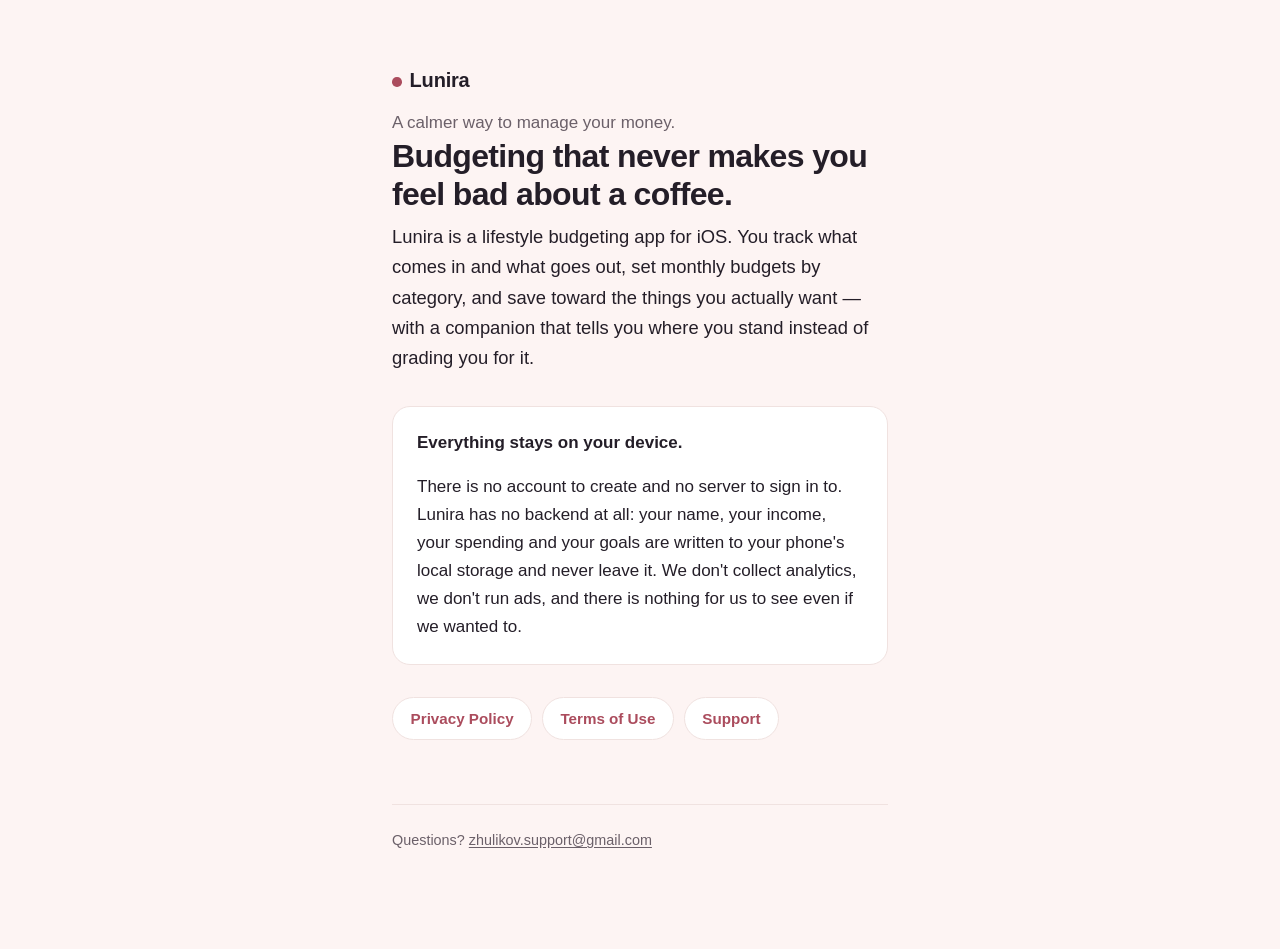
==== index.html @ b7e42f74 "Static site: landing, privacy policy, terms Served by GitHub Pages so the app has a reachable privac" ====
<!doctype html>
<html lang="en">
<head>
<meta charset="utf-8">
<meta name="viewport" content="width=device-width, initial-scale=1">
<title>Lunira — a calmer way to manage your money</title>
<meta name="description" content="Lunira is a lifestyle budgeting app for iOS. Everything stays on your device.">
<link rel="stylesheet" href="./style.css">
</head>
<body>
<main class="wrap">

  <a class="brand" href="./">Lunira</a>
  <p class="tagline">A calmer way to manage your money.</p>

  <h1>Budgeting that never makes you feel bad about a coffee.</h1>

  <p class="lede">
    Lunira is a lifestyle budgeting app for iOS. You track what comes in and
    what goes out, set monthly budgets by category, and save toward the things
    you actually want — with a companion that tells you where you stand
    instead of grading you for it.
  </p>

  <div class="card">
    <p><strong>Everything stays on your device.</strong></p>
    <p>
      There is no account to create and no server to sign in to. Lunira has no
      backend at all: your name, your income, your spending and your goals are
      written to your phone's local storage and never leave it. We don't
      collect analytics, we don't run ads, and there is nothing for us to see
      even if we wanted to.
    </p>
  </div>

  <nav class="nav">
    <a href="./privacy/">Privacy Policy</a>
    <a href="./terms/">Terms of Use</a>
    <a href="mailto:zhulikov.support@gmail.com">Support</a>
  </nav>

  <footer>
    <p>
      Questions? <a href="mailto:zhulikov.support@gmail.com">zhulikov.support@gmail.com</a>
    </p>
  </footer>

</main>
</body>
</html>
---- style.css ----
/* Lunira — static site for the legal pages.
   Palette lifted from the app's default theme (src/theme/palettes.ts). */

:root {
  --bg: #fdf4f3;
  --surface: #ffffff;
  --text: #241e28;
  --muted: #6b6069;
  --accent: #ab4c5d;
  --accent-soft: #fbedeb;
  --line: #f0e2e0;
  --radius: 18px;
  --measure: 34rem;
}

@media (prefers-color-scheme: dark) {
  :root {
    --bg: #17131a;
    --surface: #201b24;
    --text: #f4eef2;
    --muted: #a99ea6;
    --accent: #e79aa6;
    --accent-soft: #2c2430;
    --line: #322a37;
  }
}

* { box-sizing: border-box; }

html { -webkit-text-size-adjust: 100%; }

body {
  margin: 0;
  background: var(--bg);
  color: var(--text);
  font-family: -apple-system, BlinkMacSystemFont, "Segoe UI", Roboto,
    "Helvetica Neue", Arial, sans-serif;
  font-size: 17px;
  line-height: 1.65;
  -webkit-font-smoothing: antialiased;
}

.wrap {
  max-width: var(--measure);
  margin: 0 auto;
  padding: 4rem 1.5rem 5rem;
}

/* ── header ─────────────────────────────────────────────── */

.brand {
  display: inline-flex;
  align-items: baseline;
  gap: 0.5rem;
  text-decoration: none;
  color: var(--text);
  font-weight: 650;
  font-size: 1.25rem;
  letter-spacing: -0.01em;
}

.brand::before {
  content: "";
  width: 0.6rem;
  height: 0.6rem;
  border-radius: 50%;
  background: var(--accent);
  display: inline-block;
}

.tagline {
  color: var(--muted);
  margin: 0.75rem 0 0;
}

/* ── typography ─────────────────────────────────────────── */

h1 {
  font-size: 2rem;
  line-height: 1.2;
  letter-spacing: -0.02em;
  margin: 0 0 0.5rem;
  font-weight: 680;
}

h2 {
  font-size: 1.1rem;
  letter-spacing: -0.01em;
  margin: 2.5rem 0 0.6rem;
  font-weight: 650;
}

p, li { margin: 0 0 1rem; }

ul { padding-left: 1.15rem; }

li::marker { color: var(--accent); }

a { color: var(--accent); text-underline-offset: 2px; }

strong { font-weight: 640; }

.updated {
  color: var(--muted);
  font-size: 0.9rem;
  margin: 0 0 2.5rem;
}

/* ── blocks ─────────────────────────────────────────────── */

.card {
  background: var(--surface);
  border: 1px solid var(--line);
  border-radius: var(--radius);
  padding: 1.4rem 1.5rem;
  margin: 2rem 0;
}

.card p:last-child, .card ul:last-child { margin-bottom: 0; }

.lede {
  font-size: 1.15rem;
  color: var(--text);
}

.nav {
  display: flex;
  flex-wrap: wrap;
  gap: 0.6rem;
  margin: 2rem 0 0;
}

.nav a {
  display: inline-block;
  background: var(--surface);
  border: 1px solid var(--line);
  border-radius: 999px;
  padding: 0.5rem 1.1rem;
  text-decoration: none;
  font-size: 0.95rem;
  font-weight: 550;
}

.nav a:hover { border-color: var(--accent); }

.back {
  display: inline-block;
  margin-bottom: 2.5rem;
  font-size: 0.95rem;
  text-decoration: none;
  color: var(--muted);
}

.back:hover { color: var(--accent); }

footer {
  margin-top: 4rem;
  padding-top: 1.5rem;
  border-top: 1px solid var(--line);
  color: var(--muted);
  font-size: 0.9rem;
}

footer a { color: var(--muted); }
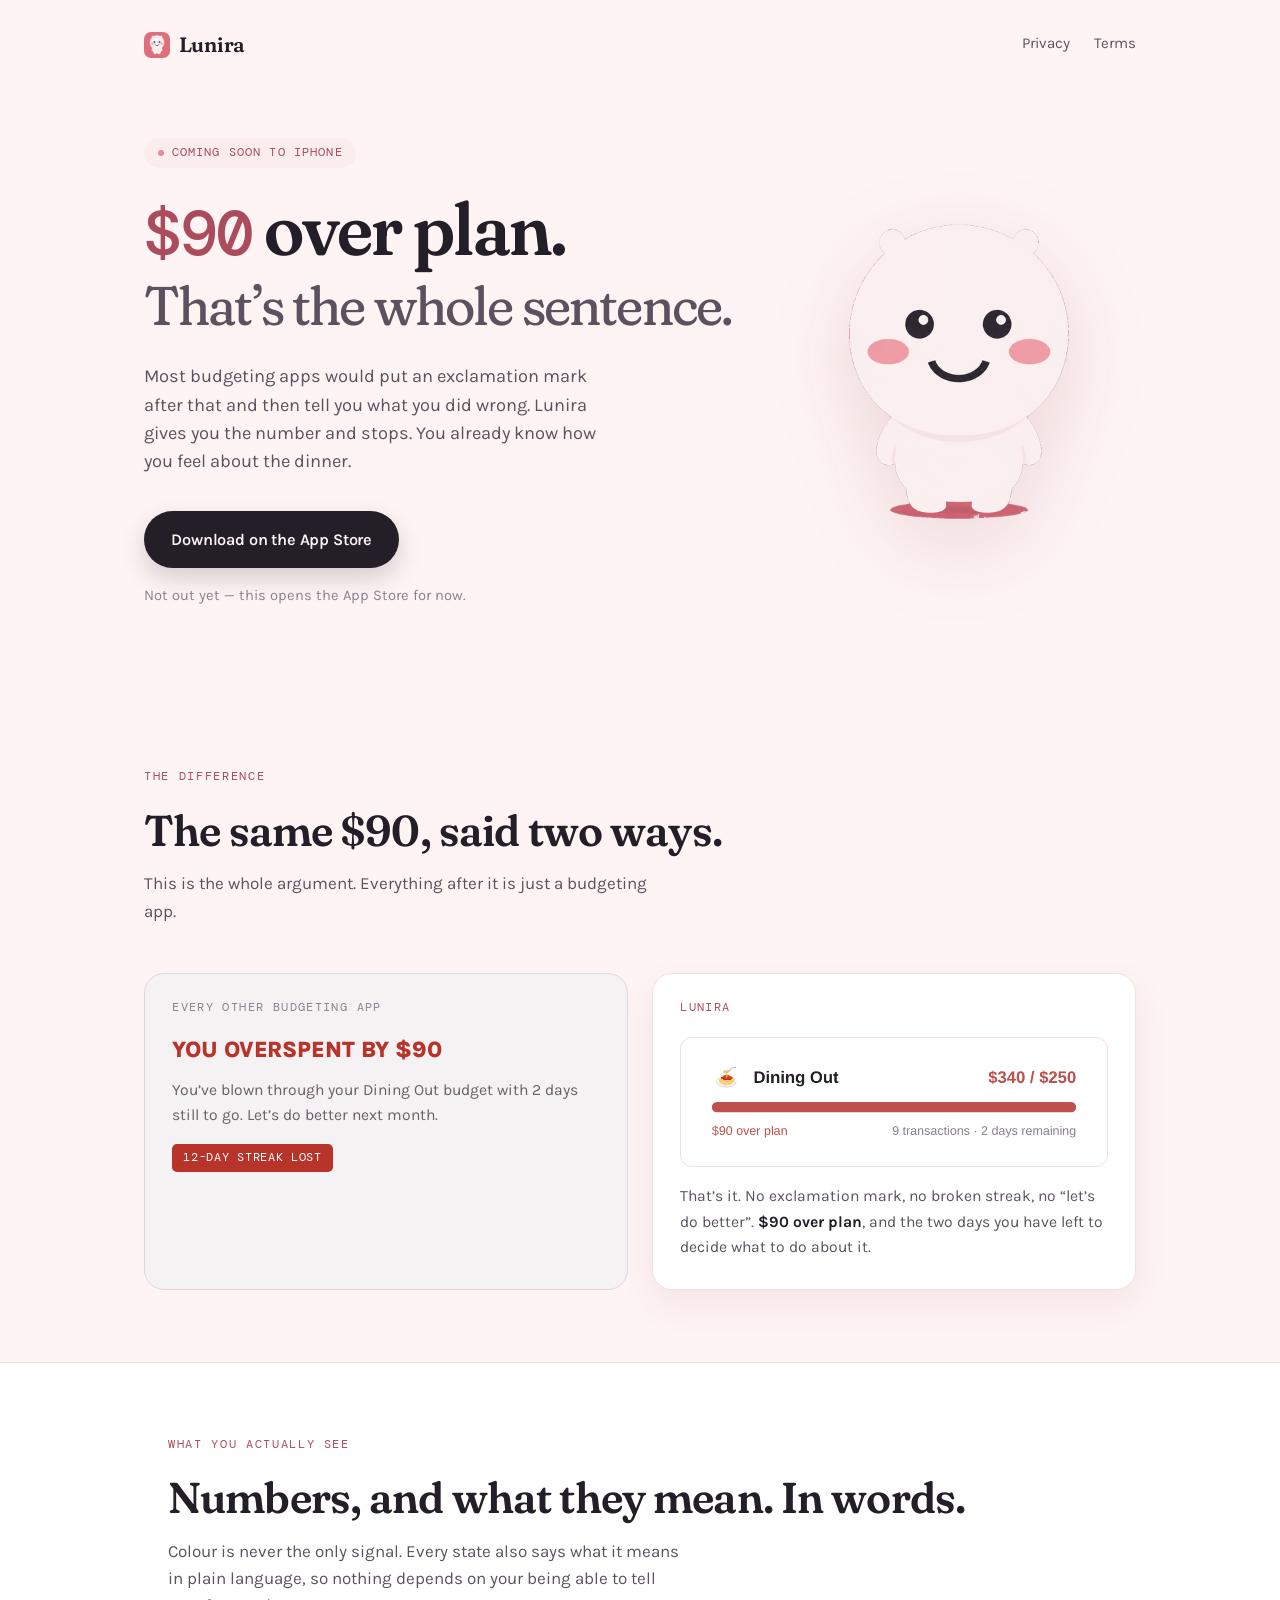
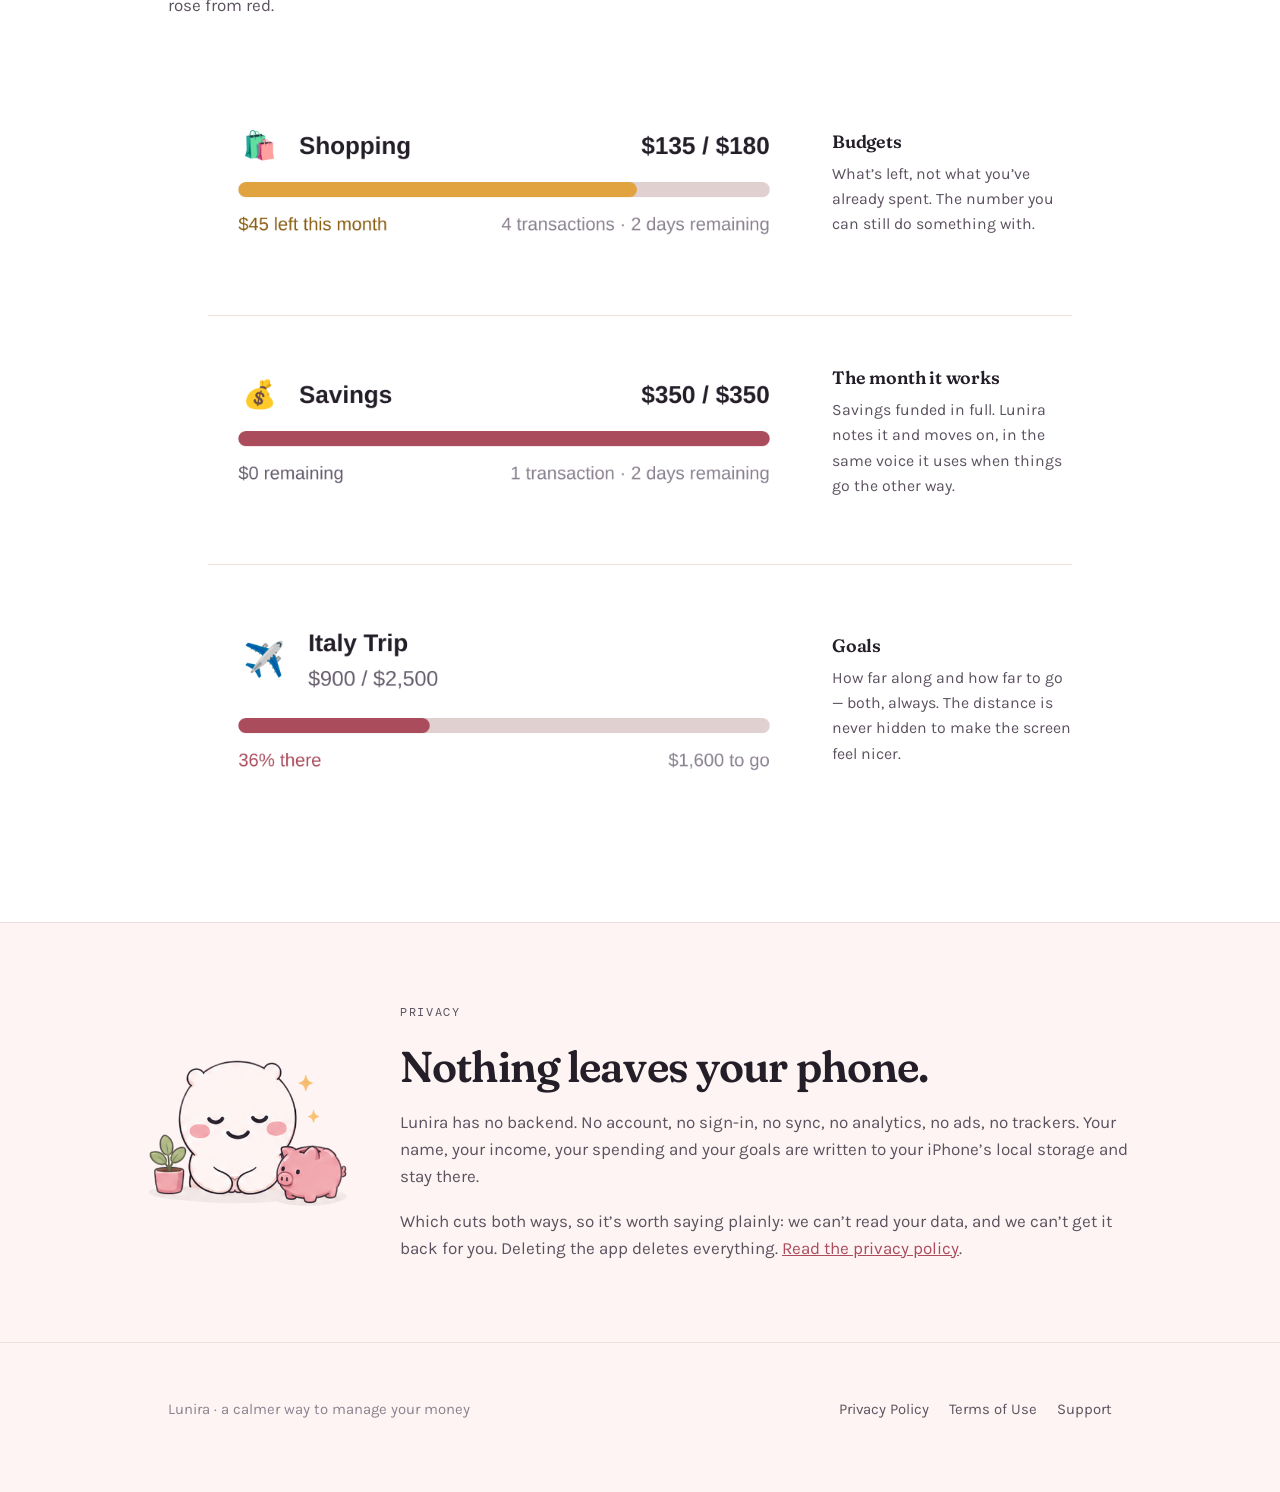
==== commit 77fc477d: "Redesign the site around the product's actual argument The first pass was a legal-page holder with a" ====
--- a/index.html
+++ b/index.html
@@ -4,47 +4,198 @@
 <meta charset="utf-8">
 <meta name="viewport" content="width=device-width, initial-scale=1">
 <title>Lunira — a calmer way to manage your money</title>
-<meta name="description" content="Lunira is a lifestyle budgeting app for iOS. Everything stays on your device.">
+<meta name="description" content="A budgeting app for iPhone that tells you where you stand and then stops talking. Everything stays on your device.">
+<meta name="theme-color" content="#fdf4f3">
+<link rel="icon" href="./favicon.png" type="image/png">
+<link rel="apple-touch-icon" href="./img/icon.png">
+
+<meta property="og:title" content="Lunira — a calmer way to manage your money">
+<meta property="og:description" content="$90 over plan. That's the whole sentence.">
+<meta property="og:type" content="website">
+<meta property="og:image" content="https://jlik2002.github.io/lunira-site/img/icon.png">
+
+<link rel="preconnect" href="https://fonts.googleapis.com">
+<link rel="preconnect" href="https://fonts.gstatic.com" crossorigin>
+<link rel="stylesheet" href="https://fonts.googleapis.com/css2?family=DM+Mono:wght@400;500&family=Fraunces:opsz,wght,SOFT,WONK@9..144,400..700,0..100,0..1&family=Karla:wght@400;600;800&display=swap">
 <link rel="stylesheet" href="./style.css">
 </head>
 <body>
-<main class="wrap">
-
-  <a class="brand" href="./">Lunira</a>
-  <p class="tagline">A calmer way to manage your money.</p>
-
-  <h1>Budgeting that never makes you feel bad about a coffee.</h1>
-
-  <p class="lede">
-    Lunira is a lifestyle budgeting app for iOS. You track what comes in and
-    what goes out, set monthly budgets by category, and save toward the things
-    you actually want — with a companion that tells you where you stand
-    instead of grading you for it.
-  </p>
-
-  <div class="card">
-    <p><strong>Everything stays on your device.</strong></p>
-    <p>
-      There is no account to create and no server to sign in to. Lunira has no
-      backend at all: your name, your income, your spending and your goals are
-      written to your phone's local storage and never leave it. We don't
-      collect analytics, we don't run ads, and there is nothing for us to see
-      even if we wanted to.
+
+<header class="shell masthead">
+  <a class="wordmark" href="./">
+    <img src="./img/icon.png" alt="" width="26" height="26">
+    Lunira
+  </a>
+  <nav>
+    <a href="./privacy/">Privacy</a>
+    <a href="./terms/">Terms</a>
+  </nav>
+</header>
+
+<main>
+
+  <!-- ── hero ──────────────────────────────────────────────── -->
+  <section class="shell hero">
+    <div>
+      <p class="badge">Coming soon to iPhone</p>
+
+      <h1 class="statement">
+        <span class="amount">$90</span> over plan.
+        <span class="quiet">That&rsquo;s the whole sentence.</span>
+      </h1>
+
+      <p class="lede">
+        Most budgeting apps would put an exclamation mark after that and then
+        tell you what you did wrong. Lunira gives you the number and stops.
+        You already know how you feel about the dinner.
+      </p>
+
+      <div class="cta-row">
+        <!-- Placeholder link. Swap for the real App Store product URL at launch,
+             and replace this button with Apple's official badge — Apple's
+             marketing guidelines require it once the app is listed. -->
+        <a class="cta" href="https://www.apple.com/app-store/">
+          Download on the App&nbsp;Store
+        </a>
+        <p class="cta-aside">Not out yet &mdash; this opens the App&nbsp;Store for now.</p>
+      </div>
+    </div>
+
+    <div class="hero-figure">
+      <img src="./img/mascot-hero.png" alt="Lunira, a small round companion with pink cheeks" width="480" height="480">
+    </div>
+  </section>
+
+  <!-- ── the signature: one fact, two voices ───────────────── -->
+  <section class="shell voices">
+    <p class="eyebrow">The difference</p>
+    <h2 class="section-head">The same $90, said two ways.</h2>
+    <p class="section-note">
+      This is the whole argument. Everything after it is just a budgeting app.
+    </p>
+
+    <div class="voices-grid">
+
+      <div class="voice voice--loud reveal">
+        <p class="voice-label">Every other budgeting app</p>
+        <p class="voice-shout">You overspent by $90</p>
+        <p class="voice-scold">
+          You&rsquo;ve blown through your Dining Out budget with 2 days still to
+          go. Let&rsquo;s do better next month.
+        </p>
+        <span class="voice-streak">12-day streak lost</span>
+      </div>
+
+      <div class="voice voice--calm reveal delay">
+        <p class="voice-label">Lunira</p>
+        <div class="voice-card">
+          <img src="./img/card-over.png" alt="Dining Out. $340 of $250. $90 over plan. 9 transactions, 2 days remaining." width="1560" height="448">
+        </div>
+        <p class="voice-after">
+          That&rsquo;s it. No exclamation mark, no broken streak, no
+          &ldquo;let&rsquo;s do better&rdquo;. <strong>$90 over plan</strong>,
+          and the two days you have left to decide what to do about it.
+        </p>
+      </div>
+
+    </div>
+  </section>
+
+  <!-- ── proof ─────────────────────────────────────────────── -->
+  <section class="proof">
+    <div class="shell">
+      <p class="eyebrow">What you actually see</p>
+      <h2 class="section-head">Numbers, and what they mean. In words.</h2>
+      <p class="section-note">
+        Colour is never the only signal. Every state also says what it means in
+        plain language, so nothing depends on your being able to tell rose from
+        red.
+      </p>
+
+      <figure class="strip">
+        <img src="./img/card-left.png" alt="Shopping. $135 of $180. $45 left this month. 4 transactions, 2 days remaining." width="1560" height="448">
+        <figcaption>
+          <b>Budgets</b>
+          What&rsquo;s left, not what you&rsquo;ve already spent. The number you
+          can still do something with.
+        </figcaption>
+      </figure>
+
+      <figure class="strip">
+        <img src="./img/card-savings.png" alt="Savings. $350 of $350. $0 remaining. 1 transaction, 2 days remaining." width="1560" height="448">
+        <figcaption>
+          <b>The month it works</b>
+          Savings funded in full. Lunira notes it and moves on, in the same
+          voice it uses when things go the other way.
+        </figcaption>
+      </figure>
+
+      <figure class="strip">
+        <img src="./img/card-goal.png" alt="Italy Trip. $900 of $2,500. 36% there. $1,600 to go." width="1560" height="548">
+        <figcaption>
+          <b>Goals</b>
+          How far along and how far to go &mdash; both, always. The distance is
+          never hidden to make the screen feel nicer.
+        </figcaption>
+      </figure>
+    </div>
+  </section>
+
+  <!-- ── on-device ─────────────────────────────────────────── -->
+  <section class="shell trust">
+    <div class="trust-grid">
+      <img src="./img/mascot-calm.png" alt="" width="333" height="333">
+      <div>
+        <p class="eyebrow">Privacy</p>
+        <h2 class="section-head">Nothing leaves your phone.</h2>
+        <p>
+          Lunira has no backend. No account, no sign-in, no sync, no analytics,
+          no ads, no trackers. Your name, your income, your spending and your
+          goals are written to your iPhone&rsquo;s local storage and stay there.
+        </p>
+        <p>
+          Which cuts both ways, so it&rsquo;s worth saying plainly: we can&rsquo;t
+          read your data, and we can&rsquo;t get it back for you. Deleting the app
+          deletes everything.
+          <a href="./privacy/">Read the privacy policy</a>.
+        </p>
+      </div>
+    </div>
+  </section>
+
+</main>
+
+<footer class="foot">
+  <div class="shell foot-row">
+    <p>Lunira &middot; a calmer way to manage your money</p>
+    <p class="foot-links">
+      <a href="./privacy/">Privacy Policy</a>
+      <a href="./terms/">Terms of Use</a>
+      <a href="mailto:zhulikov.support@gmail.com">Support</a>
     </p>
   </div>
-
-  <nav class="nav">
-    <a href="./privacy/">Privacy Policy</a>
-    <a href="./terms/">Terms of Use</a>
-    <a href="mailto:zhulikov.support@gmail.com">Support</a>
-  </nav>
-
-  <footer>
-    <p>
-      Questions? <a href="mailto:zhulikov.support@gmail.com">zhulikov.support@gmail.com</a>
-    </p>
-  </footer>
-
-</main>
+</footer>
+
+<script>
+  // One orchestrated moment: the shout lands, then the calm answer arrives.
+  (function () {
+    var targets = document.querySelectorAll('.reveal');
+    if (!('IntersectionObserver' in window) ||
+        window.matchMedia('(prefers-reduced-motion: reduce)').matches) {
+      targets.forEach(function (el) { el.classList.add('is-in'); });
+      return;
+    }
+    var io = new IntersectionObserver(function (entries) {
+      entries.forEach(function (entry) {
+        if (entry.isIntersecting) {
+          entry.target.classList.add('is-in');
+          io.unobserve(entry.target);
+        }
+      });
+    }, { threshold: 0.25 });
+    targets.forEach(function (el) { io.observe(el); });
+  })();
+</script>
+
 </body>
 </html>
--- a/style.css
+++ b/style.css
@@ -1,164 +1,555 @@
-/* Lunira — static site for the legal pages.
-   Palette lifted from the app's default theme (src/theme/palettes.ts). */
+/* ═══════════════════════════════════════════════════════════════
+   Lunira — site styles
+
+   Palette and voice come from the app itself (src/theme/palettes.ts):
+   blush ground, deep-rose accent, plum-black ink.
+
+   The type system encodes what a thing IS, and is used consistently:
+     Fraunces  — the app speaking. Statements, headings.
+     Karla     — prose. Explanation, captions, UI.
+     DM Mono   — money. Every figure, everywhere.
+
+   Committed to a light palette on purpose: the app itself is light-only
+   (app.json userInterfaceStyle), and a dark blush reads as mud.
+   ═══════════════════════════════════════════════════════════════ */
 
 :root {
-  --bg: #fdf4f3;
-  --surface: #ffffff;
-  --text: #241e28;
-  --muted: #6b6069;
-  --accent: #ab4c5d;
-  --accent-soft: #fbedeb;
-  --line: #f0e2e0;
-  --radius: 18px;
-  --measure: 34rem;
-}
-
-@media (prefers-color-scheme: dark) {
-  :root {
-    --bg: #17131a;
-    --surface: #201b24;
-    --text: #f4eef2;
-    --muted: #a99ea6;
-    --accent: #e79aa6;
-    --accent-soft: #2c2430;
-    --line: #322a37;
+  color-scheme: light;
+
+  /* ink */
+  --ink: #241e28;
+  --ink-70: #5c525f;
+  --ink-45: #8b8290;
+
+  /* brand */
+  --rose: #ab4c5d;
+  --petal: #e9899a;
+  --blush: #fdf4f3;
+  --shell: #fbedeb;
+  --paper: #ffffff;
+  --line: #f0e0dd;
+
+  /* the "every other app" voice — cold and loud, on purpose */
+  --alarm: #b8332a;
+  --alarm-bg: #f4f2f3;
+  --alarm-line: #ddd8dc;
+
+  --display: "Fraunces", ui-serif, Georgia, "Times New Roman", serif;
+  --body: "Karla", -apple-system, BlinkMacSystemFont, "Segoe UI", sans-serif;
+  --mono: "DM Mono", ui-monospace, SFMono-Regular, Menlo, monospace;
+
+  --measure: 40rem;
+  --gutter: 1.5rem;
+}
+
+*, *::before, *::after { box-sizing: border-box; }
+
+html {
+  -webkit-text-size-adjust: 100%;
+  scroll-behavior: smooth;
+}
+
+@media (prefers-reduced-motion: reduce) {
+  html { scroll-behavior: auto; }
+  *, *::before, *::after {
+    animation-duration: 0.01ms !important;
+    animation-iteration-count: 1 !important;
+    transition-duration: 0.01ms !important;
   }
 }
-
-* { box-sizing: border-box; }
-
-html { -webkit-text-size-adjust: 100%; }
 
 body {
   margin: 0;
-  background: var(--bg);
-  color: var(--text);
-  font-family: -apple-system, BlinkMacSystemFont, "Segoe UI", Roboto,
-    "Helvetica Neue", Arial, sans-serif;
+  background: var(--blush);
+  color: var(--ink);
+  font-family: var(--body);
   font-size: 17px;
-  line-height: 1.65;
+  line-height: 1.6;
   -webkit-font-smoothing: antialiased;
-}
-
-.wrap {
-  max-width: var(--measure);
+  text-rendering: optimizeLegibility;
+}
+
+img { max-width: 100%; height: auto; display: block; }
+
+a { color: var(--rose); }
+
+:focus-visible {
+  outline: 2px solid var(--rose);
+  outline-offset: 3px;
+  border-radius: 4px;
+}
+
+/* ── shell ──────────────────────────────────────────────────── */
+
+.shell {
+  max-width: 62rem;
   margin: 0 auto;
-  padding: 4rem 1.5rem 5rem;
-}
-
-/* ── header ─────────────────────────────────────────────── */
-
-.brand {
+  padding: 0 var(--gutter);
+}
+
+.shell--narrow { max-width: var(--measure); }
+
+/* ── masthead ───────────────────────────────────────────────── */
+
+.masthead {
+  display: flex;
+  align-items: center;
+  justify-content: space-between;
+  gap: 1rem;
+  padding: 1.75rem 0;
+}
+
+.wordmark {
+  display: inline-flex;
+  align-items: center;
+  gap: 0.55rem;
+  text-decoration: none;
+  color: var(--ink);
+  font-family: var(--display);
+  font-variation-settings: "SOFT" 60, "WONK" 1;
+  font-weight: 600;
+  font-size: 1.3rem;
+  letter-spacing: -0.015em;
+}
+
+.wordmark img {
+  width: 26px;
+  height: 26px;
+  border-radius: 7px;
+}
+
+.masthead nav {
+  display: flex;
+  gap: 1.5rem;
+  font-size: 0.94rem;
+}
+
+.masthead nav a {
+  color: var(--ink-70);
+  text-decoration: none;
+  border-bottom: 1px solid transparent;
+  padding-bottom: 2px;
+  transition: color 0.2s, border-color 0.2s;
+}
+
+.masthead nav a:hover {
+  color: var(--rose);
+  border-bottom-color: var(--petal);
+}
+
+/* ── shared type ────────────────────────────────────────────── */
+
+.eyebrow {
+  font-family: var(--mono);
+  font-size: 0.74rem;
+  letter-spacing: 0.14em;
+  text-transform: uppercase;
+  color: var(--rose);
+  margin: 0 0 1.25rem;
+}
+
+.statement {
+  font-family: var(--display);
+  font-variation-settings: "SOFT" 60, "WONK" 1;
+  font-weight: 600;
+  letter-spacing: -0.025em;
+  line-height: 1.06;
+  margin: 0;
+  font-size: clamp(2.6rem, 7.5vw, 4.6rem);
+}
+
+.statement .amount {
+  font-family: var(--mono);
+  font-weight: 500;
+  font-size: 0.86em;
+  letter-spacing: -0.03em;
+  color: var(--rose);
+}
+
+.statement .quiet {
+  display: block;
+  font-weight: 400;
+  font-variation-settings: "SOFT" 90, "WONK" 0;
+  color: var(--ink-70);
+  font-size: 0.74em;
+  margin-top: 0.15em;
+}
+
+.lede {
+  font-size: 1.14rem;
+  line-height: 1.55;
+  color: var(--ink-70);
+  max-width: 30rem;
+  margin: 1.75rem 0 0;
+}
+
+.section-head {
+  font-family: var(--display);
+  font-variation-settings: "SOFT" 60, "WONK" 1;
+  font-weight: 600;
+  font-size: clamp(1.9rem, 4vw, 2.7rem);
+  line-height: 1.15;
+  letter-spacing: -0.02em;
+  margin: 0 0 0.9rem;
+}
+
+.section-note {
+  color: var(--ink-70);
+  max-width: 32rem;
+  margin: 0 0 3rem;
+}
+
+/* ── hero ───────────────────────────────────────────────────── */
+
+.hero {
+  display: grid;
+  grid-template-columns: 1.25fr 0.75fr;
+  gap: 3rem;
+  align-items: center;
+  padding: 3rem 0 5.5rem;
+}
+
+.hero-figure { position: relative; }
+
+.hero-figure img {
+  width: min(100%, 320px);
+  margin: 0 auto;
+  filter: drop-shadow(0 24px 40px rgba(171, 76, 93, 0.16));
+}
+
+/* a soft halo, so the mascot sits on something */
+.hero-figure::before {
+  content: "";
+  position: absolute;
+  inset: 12% 8% 6%;
+  background: radial-gradient(circle at 50% 45%, var(--shell), transparent 68%);
+  z-index: -1;
+}
+
+.badge {
+  display: inline-flex;
+  align-items: center;
+  gap: 0.5rem;
+  background: var(--shell);
+  color: var(--rose);
+  border-radius: 999px;
+  padding: 0.35rem 0.85rem;
+  font-family: var(--mono);
+  font-size: 0.72rem;
+  letter-spacing: 0.1em;
+  text-transform: uppercase;
+  margin: 0 0 1.4rem;
+}
+
+.badge::before {
+  content: "";
+  width: 6px;
+  height: 6px;
+  border-radius: 50%;
+  background: var(--petal);
+}
+
+/* ── call to action ─────────────────────────────────────────── */
+
+.cta-row {
+  display: flex;
+  flex-wrap: wrap;
+  align-items: center;
+  gap: 1rem 1.25rem;
+  margin-top: 2.25rem;
+}
+
+.cta {
   display: inline-flex;
   align-items: baseline;
-  gap: 0.5rem;
+  gap: 0.55rem;
+  background: var(--ink);
+  color: var(--blush);
   text-decoration: none;
-  color: var(--text);
-  font-weight: 650;
-  font-size: 1.25rem;
+  border-radius: 999px;
+  padding: 0.95rem 1.7rem;
+  font-weight: 600;
+  font-size: 1.02rem;
   letter-spacing: -0.01em;
-}
-
-.brand::before {
-  content: "";
-  width: 0.6rem;
-  height: 0.6rem;
-  border-radius: 50%;
-  background: var(--accent);
+  box-shadow: 0 10px 24px rgba(36, 30, 40, 0.18);
+  transition: transform 0.18s ease, box-shadow 0.18s ease, background 0.18s;
+}
+
+.cta:hover {
+  background: var(--rose);
+  transform: translateY(-2px);
+  box-shadow: 0 14px 30px rgba(171, 76, 93, 0.28);
+}
+
+.cta:active { transform: translateY(0); }
+
+.cta-aside {
+  font-size: 0.92rem;
+  color: var(--ink-45);
+  margin: 0;
+}
+
+/* ── the signature: one fact, two voices ────────────────────── */
+
+.voices { padding: 4.5rem 0; }
+
+.voices-grid {
+  display: grid;
+  grid-template-columns: 1fr 1fr;
+  gap: 1.5rem;
+  align-items: start;
+}
+
+.voice {
+  border-radius: 20px;
+  padding: 1.6rem 1.7rem 1.8rem;
+  height: 100%;
+}
+
+.voice-label {
+  font-family: var(--mono);
+  font-size: 0.72rem;
+  letter-spacing: 0.12em;
+  text-transform: uppercase;
+  margin: 0 0 1.2rem;
+}
+
+/* the loud one — deliberately unpleasant. this is the argument. */
+.voice--loud {
+  background: var(--alarm-bg);
+  border: 1px solid var(--alarm-line);
+}
+
+.voice--loud .voice-label { color: var(--ink-45); }
+
+.voice-shout {
+  font-family: var(--body);
+  font-weight: 800;
+  font-size: 1.42rem;
+  line-height: 1.18;
+  letter-spacing: -0.005em;
+  text-transform: uppercase;
+  color: var(--alarm);
+  margin: 0 0 0.9rem;
+}
+
+.voice-scold {
+  color: #6a5f68;
+  font-size: 0.98rem;
+  margin: 0;
+}
+
+.voice-streak {
   display: inline-block;
-}
-
-.tagline {
-  color: var(--muted);
-  margin: 0.75rem 0 0;
-}
-
-/* ── typography ─────────────────────────────────────────── */
-
-h1 {
-  font-size: 2rem;
-  line-height: 1.2;
-  letter-spacing: -0.02em;
-  margin: 0 0 0.5rem;
-  font-weight: 680;
-}
-
-h2 {
-  font-size: 1.1rem;
+  margin-top: 1rem;
+  background: var(--alarm);
+  color: #fff;
+  font-family: var(--mono);
+  font-size: 0.72rem;
+  letter-spacing: 0.06em;
+  padding: 0.3rem 0.7rem;
+  border-radius: 5px;
+  text-transform: uppercase;
+}
+
+/* the quiet one */
+.voice--calm {
+  background: var(--paper);
+  border: 1px solid var(--line);
+  box-shadow: 0 14px 34px rgba(171, 76, 93, 0.09);
+}
+
+.voice--calm .voice-label { color: var(--rose); }
+
+.voice-card {
+  border: 1px solid var(--line);
+  border-radius: 12px;
+  padding: 0.35rem 0.6rem;
+  margin-bottom: 1.1rem;
+  background: var(--paper);
+}
+
+.voice-after {
+  color: var(--ink-70);
+  font-size: 0.98rem;
+  margin: 0;
+}
+
+.voice-after strong { color: var(--ink); font-weight: 700; }
+
+/* the beat: the calm answer arrives after the shout */
+.reveal {
+  opacity: 0;
+  transform: translateY(14px);
+}
+
+.reveal.is-in {
+  animation: rise 0.65s cubic-bezier(0.22, 0.68, 0.24, 1) forwards;
+}
+
+.reveal.is-in.delay { animation-delay: 0.28s; }
+
+@keyframes rise {
+  to { opacity: 1; transform: none; }
+}
+
+@media (prefers-reduced-motion: reduce) {
+  .reveal { opacity: 1; transform: none; }
+}
+
+/* ── the real thing ─────────────────────────────────────────── */
+
+.proof {
+  background: var(--paper);
+  border-top: 1px solid var(--line);
+  border-bottom: 1px solid var(--line);
+  padding: 4.5rem 0;
+}
+
+.strip {
+  display: grid;
+  grid-template-columns: 1fr 15rem;
+  gap: 2rem;
+  align-items: center;
+  padding: 1.9rem 0;
+  border-top: 1px solid var(--line);
+}
+
+.strip:first-of-type { border-top: 0; }
+
+.strip figcaption {
+  color: var(--ink-70);
+  font-size: 0.99rem;
+}
+
+.strip figcaption b {
+  display: block;
+  font-family: var(--display);
+  font-variation-settings: "SOFT" 60, "WONK" 1;
+  font-weight: 600;
+  font-size: 1.12rem;
+  color: var(--ink);
+  margin-bottom: 0.25rem;
   letter-spacing: -0.01em;
-  margin: 2.5rem 0 0.6rem;
-  font-weight: 650;
-}
-
-p, li { margin: 0 0 1rem; }
-
-ul { padding-left: 1.15rem; }
-
-li::marker { color: var(--accent); }
-
-a { color: var(--accent); text-underline-offset: 2px; }
-
-strong { font-weight: 640; }
-
-.updated {
-  color: var(--muted);
-  font-size: 0.9rem;
-  margin: 0 0 2.5rem;
-}
-
-/* ── blocks ─────────────────────────────────────────────── */
-
-.card {
-  background: var(--surface);
-  border: 1px solid var(--line);
-  border-radius: var(--radius);
-  padding: 1.4rem 1.5rem;
-  margin: 2rem 0;
-}
-
-.card p:last-child, .card ul:last-child { margin-bottom: 0; }
-
-.lede {
-  font-size: 1.15rem;
-  color: var(--text);
-}
-
-.nav {
+}
+
+/* ── on-device ──────────────────────────────────────────────── */
+
+.trust { padding: 5rem 0; }
+
+.trust-grid {
+  display: grid;
+  grid-template-columns: 13rem 1fr;
+  gap: 3rem;
+  align-items: center;
+}
+
+.trust-grid img { width: 100%; max-width: 220px; }
+
+.trust p { color: var(--ink-70); }
+
+.trust p:last-child { margin-bottom: 0; }
+
+/* ── footer ─────────────────────────────────────────────────── */
+
+.foot {
+  border-top: 1px solid var(--line);
+  padding: 2.5rem 0 3.5rem;
+  font-size: 0.93rem;
+  color: var(--ink-45);
+}
+
+.foot-row {
   display: flex;
   flex-wrap: wrap;
-  gap: 0.6rem;
-  margin: 2rem 0 0;
-}
-
-.nav a {
-  display: inline-block;
-  background: var(--surface);
+  gap: 0.75rem 1.5rem;
+  justify-content: space-between;
+  align-items: center;
+}
+
+.foot a { color: var(--ink-70); text-decoration: none; }
+
+.foot a:hover { color: var(--rose); text-decoration: underline; }
+
+.foot-links { display: flex; flex-wrap: wrap; gap: 1.25rem; }
+
+/* ═══ legal pages ═══════════════════════════════════════════ */
+
+.legal { padding: 1rem 0 4rem; }
+
+.legal h1 {
+  font-family: var(--display);
+  font-variation-settings: "SOFT" 60, "WONK" 1;
+  font-weight: 600;
+  font-size: clamp(2.1rem, 5vw, 2.9rem);
+  letter-spacing: -0.025em;
+  line-height: 1.12;
+  margin: 1.5rem 0 0.4rem;
+}
+
+.legal h2 {
+  font-family: var(--display);
+  font-variation-settings: "SOFT" 60, "WONK" 0;
+  font-weight: 600;
+  font-size: 1.28rem;
+  letter-spacing: -0.015em;
+  margin: 2.8rem 0 0.7rem;
+}
+
+.legal p, .legal li { margin: 0 0 1.05rem; }
+
+.legal ul { padding-left: 1.15rem; }
+
+.legal li::marker { color: var(--petal); }
+
+.legal .updated {
+  font-family: var(--mono);
+  font-size: 0.78rem;
+  letter-spacing: 0.08em;
+  text-transform: uppercase;
+  color: var(--ink-45);
+  margin: 0 0 2.5rem;
+}
+
+.pull {
+  background: var(--paper);
   border: 1px solid var(--line);
-  border-radius: 999px;
-  padding: 0.5rem 1.1rem;
-  text-decoration: none;
-  font-size: 0.95rem;
-  font-weight: 550;
-}
-
-.nav a:hover { border-color: var(--accent); }
-
-.back {
-  display: inline-block;
-  margin-bottom: 2.5rem;
-  font-size: 0.95rem;
-  text-decoration: none;
-  color: var(--muted);
-}
-
-.back:hover { color: var(--accent); }
-
-footer {
-  margin-top: 4rem;
-  padding-top: 1.5rem;
-  border-top: 1px solid var(--line);
-  color: var(--muted);
-  font-size: 0.9rem;
-}
-
-footer a { color: var(--muted); }
+  border-left: 3px solid var(--petal);
+  border-radius: 4px 16px 16px 4px;
+  padding: 1.35rem 1.5rem;
+  margin: 2rem 0 2.5rem;
+  box-shadow: 0 10px 26px rgba(171, 76, 93, 0.07);
+}
+
+.pull p {
+  margin: 0;
+  font-family: var(--display);
+  font-variation-settings: "SOFT" 70, "WONK" 0;
+  font-size: 1.16rem;
+  line-height: 1.45;
+  color: var(--ink);
+}
+
+/* ── responsive ─────────────────────────────────────────────── */
+
+@media (max-width: 860px) {
+  .hero {
+    grid-template-columns: 1fr;
+    gap: 2rem;
+    padding: 1.5rem 0 3.5rem;
+  }
+  .hero-figure { order: -1; }
+  .hero-figure img { width: min(64%, 220px); }
+  .voices-grid { grid-template-columns: 1fr; }
+  .strip { grid-template-columns: 1fr; gap: 1.1rem; }
+  .trust-grid { grid-template-columns: 1fr; gap: 1.5rem; text-align: left; }
+  .trust-grid img { max-width: 150px; }
+}
+
+@media (max-width: 520px) {
+  body { font-size: 16px; }
+  .masthead { padding: 1.25rem 0; }
+  .masthead nav { gap: 1.1rem; }
+  .cta { width: 100%; justify-content: center; }
+  .voice { padding: 1.3rem 1.35rem 1.5rem; }
+}
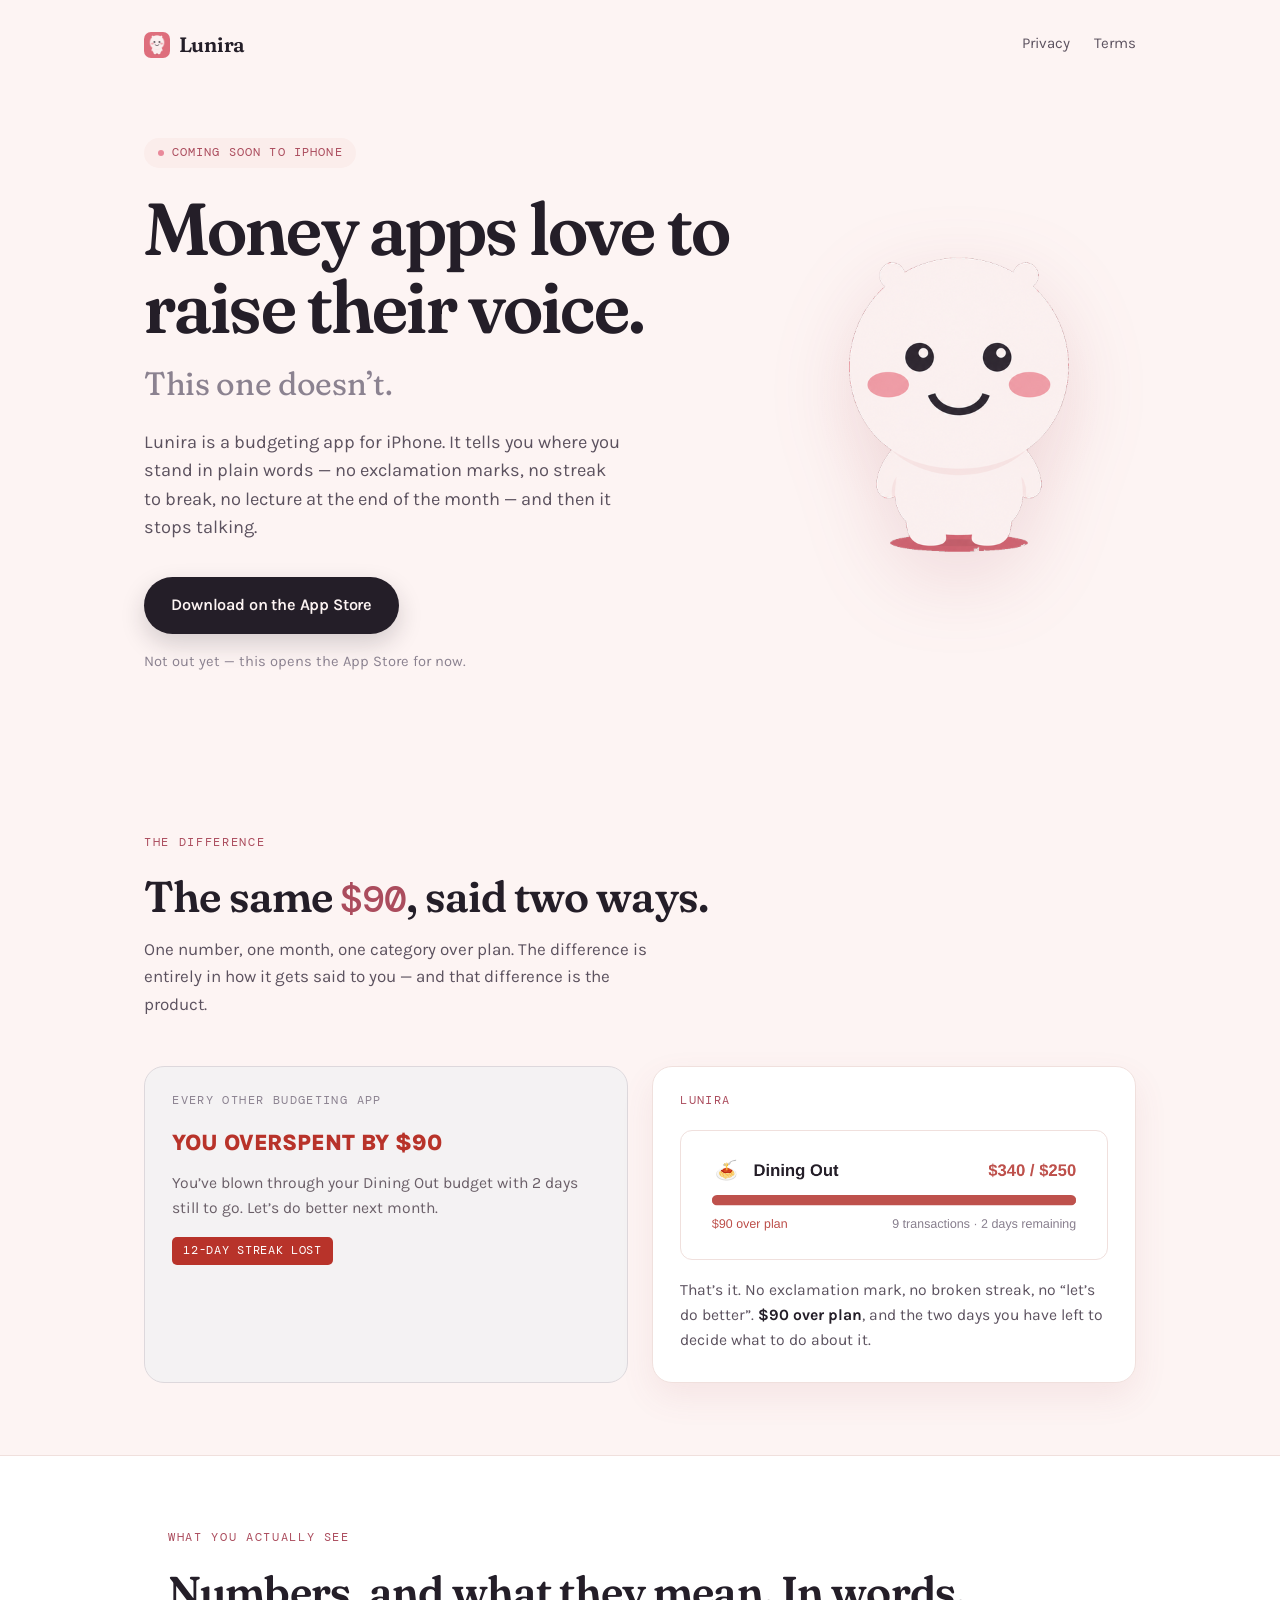
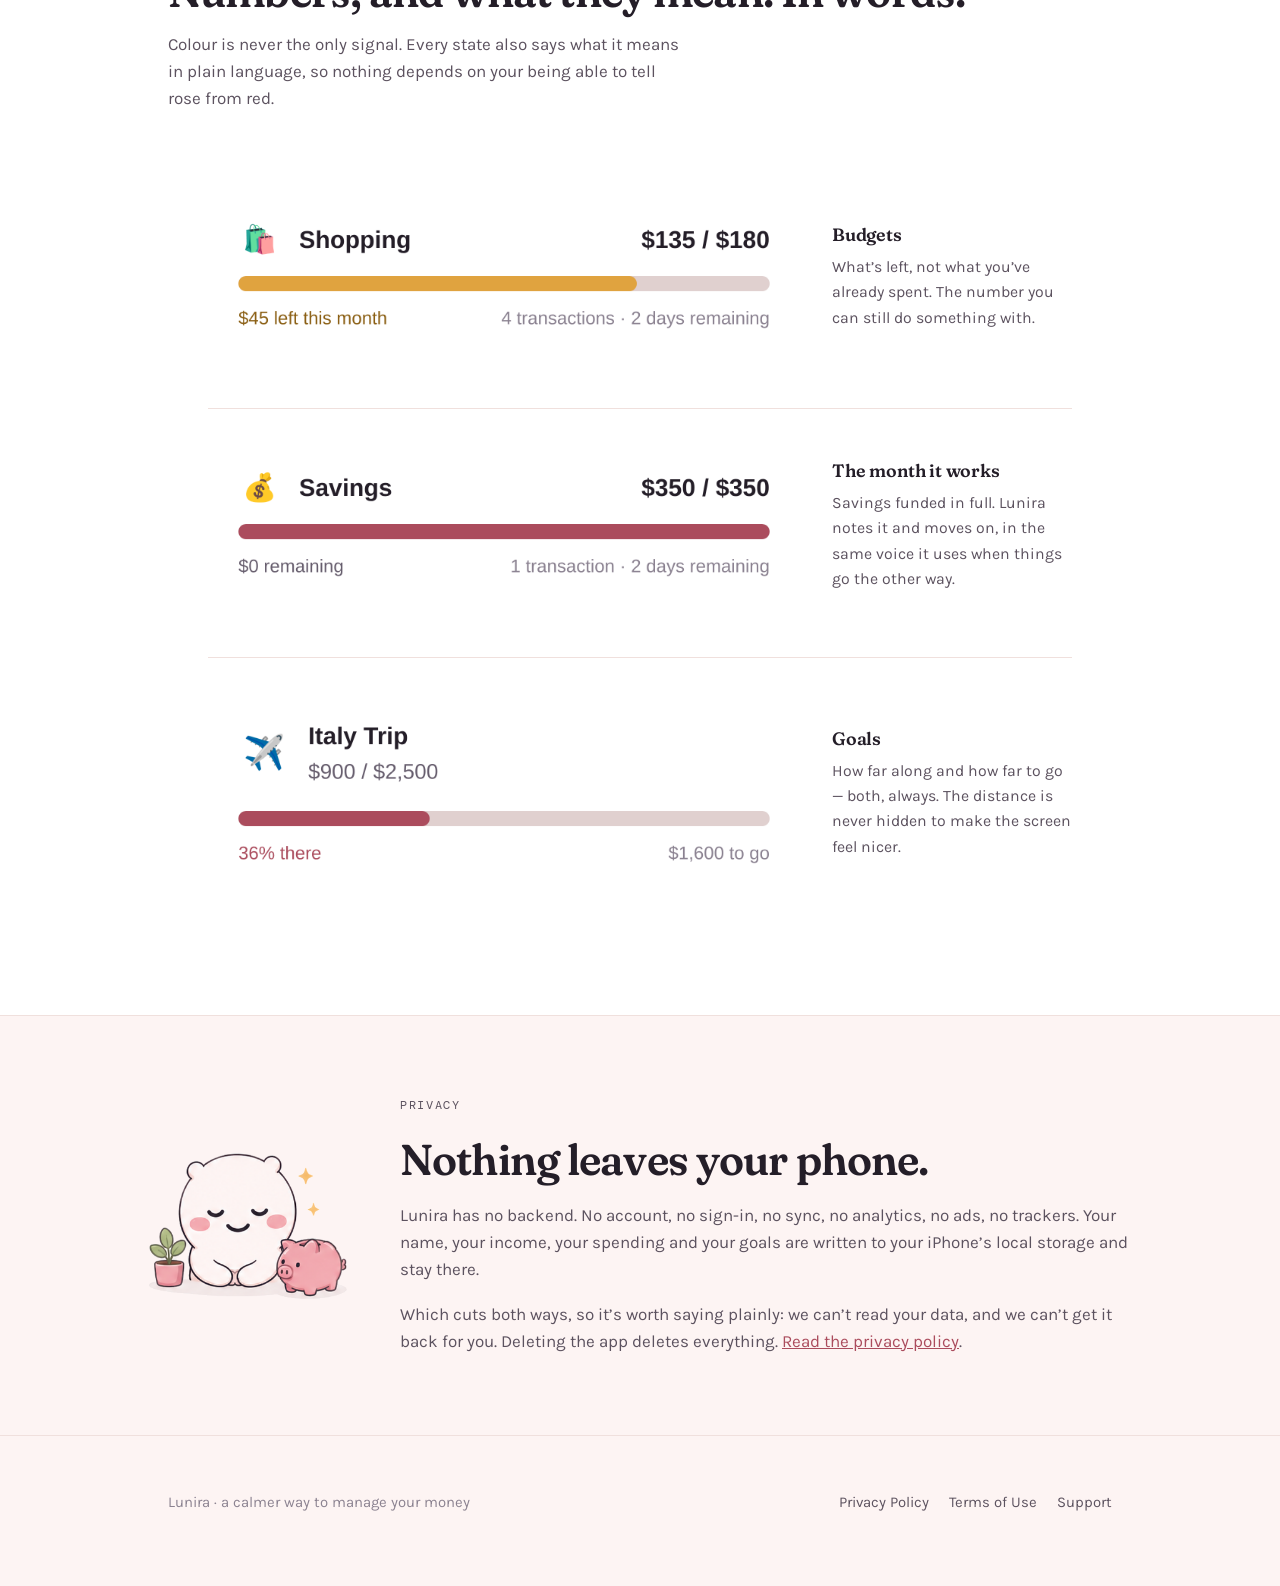
==== commit 75913721: "Rework the hero: drop the money figure from the headline A large "$90" as the first thing on the pag" ====
--- a/index.html
+++ b/index.html
@@ -10,7 +10,7 @@
 <link rel="apple-touch-icon" href="./img/icon.png">
 
 <meta property="og:title" content="Lunira — a calmer way to manage your money">
-<meta property="og:description" content="$90 over plan. That's the whole sentence.">
+<meta property="og:description" content="Money apps love to raise their voice. This one doesn't.">
 <meta property="og:type" content="website">
 <meta property="og:image" content="https://jlik2002.github.io/lunira-site/img/icon.png">
 
@@ -40,14 +40,14 @@
       <p class="badge">Coming soon to iPhone</p>
 
       <h1 class="statement">
-        <span class="amount">$90</span> over plan.
-        <span class="quiet">That&rsquo;s the whole sentence.</span>
+        Money apps love to raise their voice.
+        <span class="quiet">This one doesn&rsquo;t.</span>
       </h1>
 
       <p class="lede">
-        Most budgeting apps would put an exclamation mark after that and then
-        tell you what you did wrong. Lunira gives you the number and stops.
-        You already know how you feel about the dinner.
+        Lunira is a budgeting app for iPhone. It tells you where you stand in
+        plain words &mdash; no exclamation marks, no streak to break, no lecture
+        at the end of the month &mdash; and then it stops talking.
       </p>
 
       <div class="cta-row">
@@ -69,9 +69,12 @@
   <!-- ── the signature: one fact, two voices ───────────────── -->
   <section class="shell voices">
     <p class="eyebrow">The difference</p>
-    <h2 class="section-head">The same $90, said two ways.</h2>
+    <h2 class="section-head">
+      The same <span class="figure">$90</span>, said two ways.
+    </h2>
     <p class="section-note">
-      This is the whole argument. Everything after it is just a budgeting app.
+      One number, one month, one category over plan. The difference is entirely
+      in how it gets said to you &mdash; and that difference is the product.
     </p>
 
     <div class="voices-grid">
--- a/style.css
+++ b/style.css
@@ -158,21 +158,25 @@
   font-size: clamp(2.6rem, 7.5vw, 4.6rem);
 }
 
-.statement .amount {
+/* Money is always mono, wherever a figure appears. */
+.figure {
   font-family: var(--mono);
   font-weight: 500;
-  font-size: 0.86em;
+  font-size: 0.88em;
   letter-spacing: -0.03em;
   color: var(--rose);
 }
 
+/* The second beat of the headline. The size drop is the joke: the loud
+   claim is set loud, and the answer to it is set quiet. */
 .statement .quiet {
   display: block;
   font-weight: 400;
   font-variation-settings: "SOFT" 90, "WONK" 0;
-  color: var(--ink-70);
-  font-size: 0.74em;
-  margin-top: 0.15em;
+  color: var(--ink-45);
+  font-size: 0.44em;
+  letter-spacing: -0.01em;
+  margin-top: 0.6em;
 }
 
 .lede {
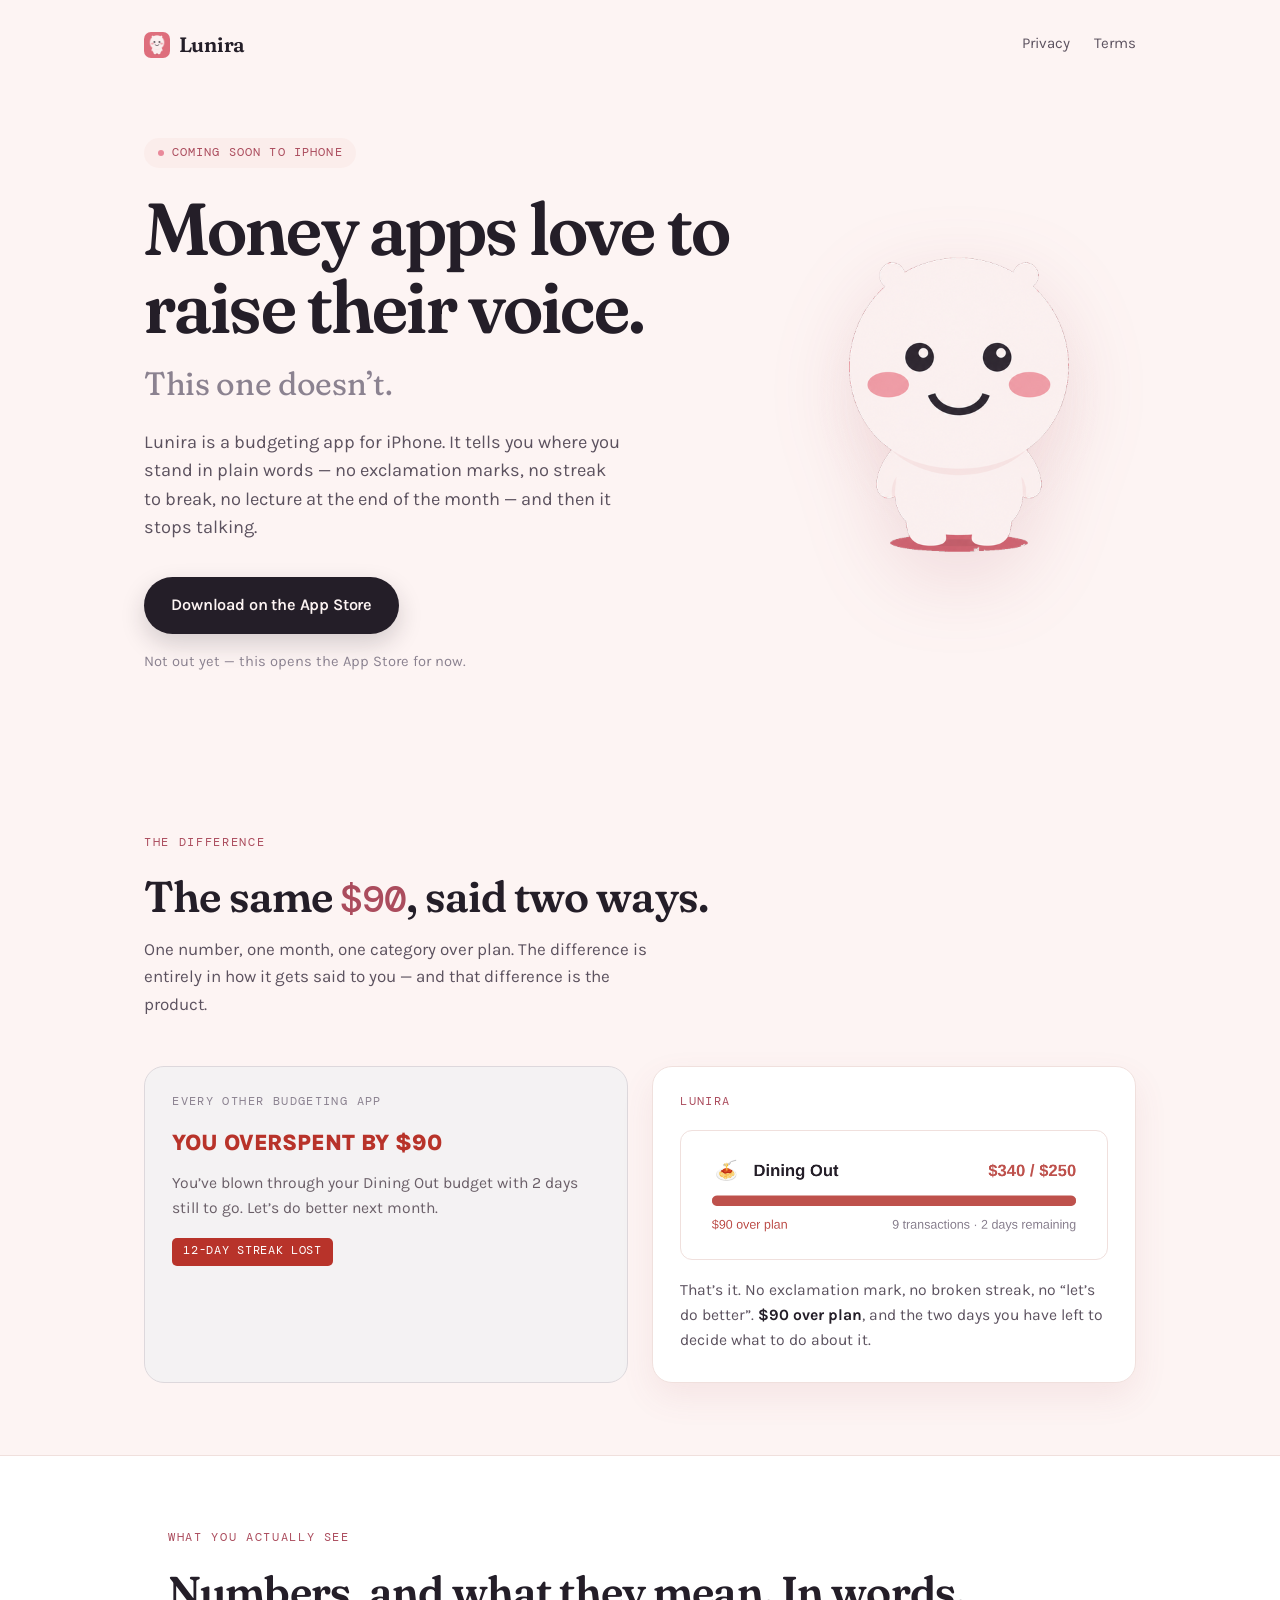
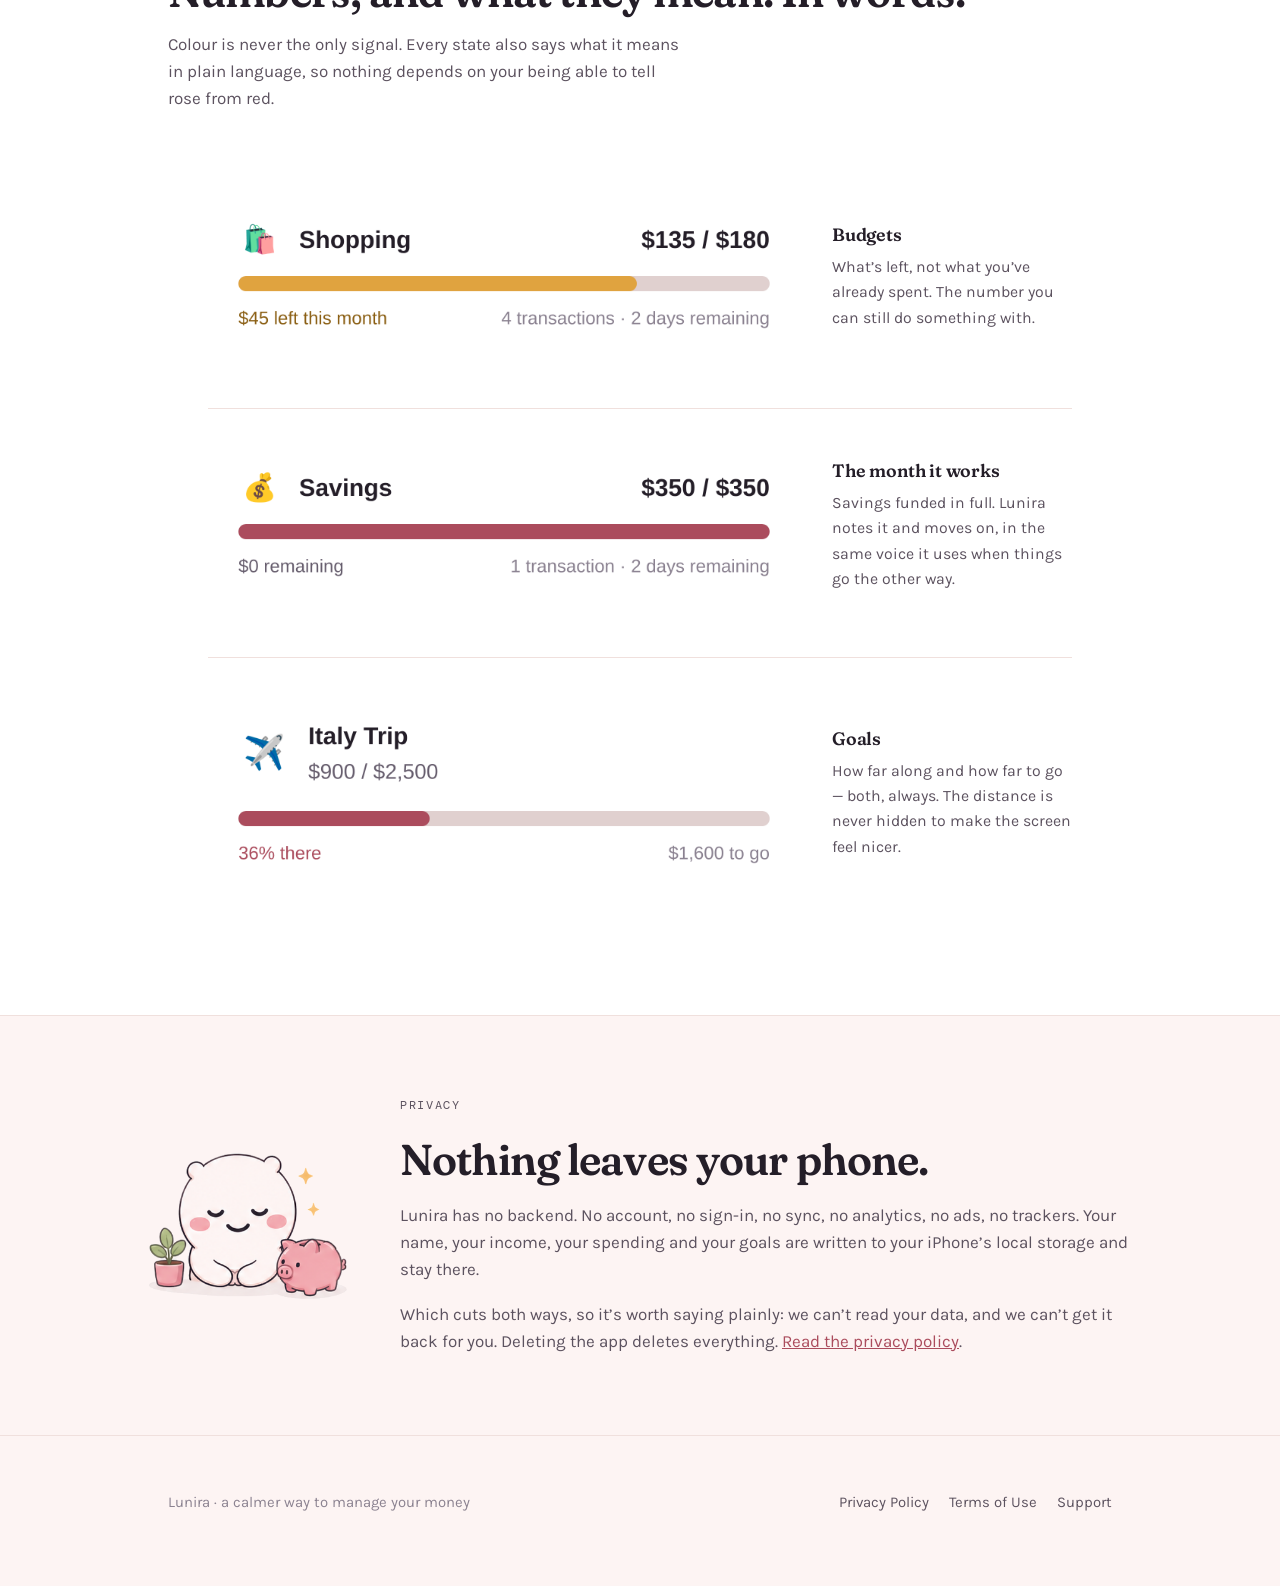
==== commit 88562afa: "Add motion, in the voice the product uses Long durations, soft easing, no bounce, no overshoot, noth" ====
--- a/index.html
+++ b/index.html
@@ -18,6 +18,9 @@
 <link rel="preconnect" href="https://fonts.gstatic.com" crossorigin>
 <link rel="stylesheet" href="https://fonts.googleapis.com/css2?family=DM+Mono:wght@400;500&family=Fraunces:opsz,wght,SOFT,WONK@9..144,400..700,0..100,0..1&family=Karla:wght@400;600;800&display=swap">
 <link rel="stylesheet" href="./style.css">
+<!-- Scroll reveals start hidden and are un-hidden by script. With no script,
+     un-hide them up front rather than leaving the page blank below the hero. -->
+<noscript><style>.on-view { opacity: 1 !important; }</style></noscript>
 </head>
 <body>
 
@@ -37,20 +40,20 @@
   <!-- ── hero ──────────────────────────────────────────────── -->
   <section class="shell hero">
     <div>
-      <p class="badge">Coming soon to iPhone</p>
+      <p class="badge on-load" style="--d: .05s">Coming soon to iPhone</p>
 
       <h1 class="statement">
-        Money apps love to raise their voice.
-        <span class="quiet">This one doesn&rsquo;t.</span>
+        <span class="loud on-load" style="--d: .15s">Money apps love to raise their voice.</span>
+        <span class="quiet on-load" style="--d: .58s">This one doesn&rsquo;t.</span>
       </h1>
 
-      <p class="lede">
+      <p class="lede on-load" style="--d: .72s">
         Lunira is a budgeting app for iPhone. It tells you where you stand in
         plain words &mdash; no exclamation marks, no streak to break, no lecture
         at the end of the month &mdash; and then it stops talking.
       </p>
 
-      <div class="cta-row">
+      <div class="cta-row on-load" style="--d: .84s">
         <!-- Placeholder link. Swap for the real App Store product URL at launch,
              and replace this button with Apple's official badge — Apple's
              marketing guidelines require it once the app is listed. -->
@@ -61,25 +64,27 @@
       </div>
     </div>
 
-    <div class="hero-figure">
+    <div class="hero-figure on-load" style="--d: .3s">
       <img src="./img/mascot-hero.png" alt="Lunira, a small round companion with pink cheeks" width="480" height="480">
     </div>
   </section>
 
   <!-- ── the signature: one fact, two voices ───────────────── -->
   <section class="shell voices">
-    <p class="eyebrow">The difference</p>
-    <h2 class="section-head">
-      The same <span class="figure">$90</span>, said two ways.
-    </h2>
-    <p class="section-note">
-      One number, one month, one category over plan. The difference is entirely
-      in how it gets said to you &mdash; and that difference is the product.
-    </p>
+    <div class="on-view">
+      <p class="eyebrow">The difference</p>
+      <h2 class="section-head">
+        The same <span class="figure">$90</span>, said two ways.
+      </h2>
+      <p class="section-note">
+        One number, one month, one category over plan. The difference is entirely
+        in how it gets said to you &mdash; and that difference is the product.
+      </p>
+    </div>
 
     <div class="voices-grid">
 
-      <div class="voice voice--loud reveal">
+      <div class="voice voice--loud on-view">
         <p class="voice-label">Every other budgeting app</p>
         <p class="voice-shout">You overspent by $90</p>
         <p class="voice-scold">
@@ -89,7 +94,7 @@
         <span class="voice-streak">12-day streak lost</span>
       </div>
 
-      <div class="voice voice--calm reveal delay">
+      <div class="voice voice--calm on-view">
         <p class="voice-label">Lunira</p>
         <div class="voice-card">
           <img src="./img/card-over.png" alt="Dining Out. $340 of $250. $90 over plan. 9 transactions, 2 days remaining." width="1560" height="448">
@@ -107,15 +112,17 @@
   <!-- ── proof ─────────────────────────────────────────────── -->
   <section class="proof">
     <div class="shell">
-      <p class="eyebrow">What you actually see</p>
-      <h2 class="section-head">Numbers, and what they mean. In words.</h2>
-      <p class="section-note">
-        Colour is never the only signal. Every state also says what it means in
-        plain language, so nothing depends on your being able to tell rose from
-        red.
-      </p>
-
-      <figure class="strip">
+      <div class="on-view">
+        <p class="eyebrow">What you actually see</p>
+        <h2 class="section-head">Numbers, and what they mean. In words.</h2>
+        <p class="section-note">
+          Colour is never the only signal. Every state also says what it means in
+          plain language, so nothing depends on your being able to tell rose from
+          red.
+        </p>
+      </div>
+
+      <figure class="strip on-view">
         <img src="./img/card-left.png" alt="Shopping. $135 of $180. $45 left this month. 4 transactions, 2 days remaining." width="1560" height="448">
         <figcaption>
           <b>Budgets</b>
@@ -124,7 +131,7 @@
         </figcaption>
       </figure>
 
-      <figure class="strip">
+      <figure class="strip on-view" style="--d: .08s">
         <img src="./img/card-savings.png" alt="Savings. $350 of $350. $0 remaining. 1 transaction, 2 days remaining." width="1560" height="448">
         <figcaption>
           <b>The month it works</b>
@@ -133,7 +140,7 @@
         </figcaption>
       </figure>
 
-      <figure class="strip">
+      <figure class="strip on-view" style="--d: .16s">
         <img src="./img/card-goal.png" alt="Italy Trip. $900 of $2,500. 36% there. $1,600 to go." width="1560" height="548">
         <figcaption>
           <b>Goals</b>
@@ -146,7 +153,7 @@
 
   <!-- ── on-device ─────────────────────────────────────────── -->
   <section class="shell trust">
-    <div class="trust-grid">
+    <div class="trust-grid on-view">
       <img src="./img/mascot-calm.png" alt="" width="333" height="333">
       <div>
         <p class="eyebrow">Privacy</p>
@@ -180,14 +187,21 @@
 </footer>
 
 <script>
-  // One orchestrated moment: the shout lands, then the calm answer arrives.
+  // Scroll reveals. The hero animates from CSS alone, so it still plays with
+  // JavaScript off; everything below the fold waits to be seen.
   (function () {
-    var targets = document.querySelectorAll('.reveal');
+    var targets = document.querySelectorAll('.on-view');
+
+    function showAll() {
+      for (var i = 0; i < targets.length; i++) targets[i].classList.add('is-in');
+    }
+
     if (!('IntersectionObserver' in window) ||
         window.matchMedia('(prefers-reduced-motion: reduce)').matches) {
-      targets.forEach(function (el) { el.classList.add('is-in'); });
+      showAll();
       return;
     }
+
     var io = new IntersectionObserver(function (entries) {
       entries.forEach(function (entry) {
         if (entry.isIntersecting) {
@@ -195,8 +209,9 @@
           io.unobserve(entry.target);
         }
       });
-    }, { threshold: 0.25 });
-    targets.forEach(function (el) { io.observe(el); });
+    }, { threshold: 0.15, rootMargin: '0px 0px -8% 0px' });
+
+    for (var i = 0; i < targets.length; i++) io.observe(targets[i]);
   })();
 </script>
 
--- a/style.css
+++ b/style.css
@@ -157,6 +157,8 @@
   margin: 0;
   font-size: clamp(2.6rem, 7.5vw, 4.6rem);
 }
+
+.statement .loud { display: block; }
 
 /* Money is always mono, wherever a figure appears. */
 .figure {
@@ -219,15 +221,20 @@
   width: min(100%, 320px);
   margin: 0 auto;
   filter: drop-shadow(0 24px 40px rgba(171, 76, 93, 0.16));
-}
-
-/* a soft halo, so the mascot sits on something */
+  position: relative;
+  z-index: 1;
+}
+
+/* a soft halo, so the mascot sits on something.
+   stacked with z-index 0/1 rather than -1, because the entrance animation
+   gives .hero-figure a transform and a negative z-index child would then be
+   trapped in the new stacking context. */
 .hero-figure::before {
   content: "";
   position: absolute;
   inset: 12% 8% 6%;
   background: radial-gradient(circle at 50% 45%, var(--shell), transparent 68%);
-  z-index: -1;
+  z-index: 0;
 }
 
 .badge {
@@ -381,25 +388,7 @@
 
 .voice-after strong { color: var(--ink); font-weight: 700; }
 
-/* the beat: the calm answer arrives after the shout */
-.reveal {
-  opacity: 0;
-  transform: translateY(14px);
-}
-
-.reveal.is-in {
-  animation: rise 0.65s cubic-bezier(0.22, 0.68, 0.24, 1) forwards;
-}
-
-.reveal.is-in.delay { animation-delay: 0.28s; }
-
-@keyframes rise {
-  to { opacity: 1; transform: none; }
-}
-
-@media (prefers-reduced-motion: reduce) {
-  .reveal { opacity: 1; transform: none; }
-}
+/* the two panels arrive differently — see the motion section below */
 
 /* ── the real thing ─────────────────────────────────────────── */
 
@@ -532,6 +521,79 @@
   font-size: 1.16rem;
   line-height: 1.45;
   color: var(--ink);
+}
+
+/* ═══ motion ═══════════════════════════════════════════════════
+   The product refuses to raise its voice, so the motion doesn't
+   either: long durations, soft easing, no bounce, no overshoot,
+   nothing that pulls at you. The CTA in particular never pulses
+   or wiggles — an app about not nagging you shouldn't nag.
+
+   There is exactly one deliberate exception, and it is the point
+   of the page: in the comparison, the loud panel snaps in hard
+   while the calm one settles slowly after it. The two easings are
+   the argument.
+   ══════════════════════════════════════════════════════════════ */
+
+@keyframes rise {
+  from { opacity: 0; transform: translateY(18px); }
+  to   { opacity: 1; transform: none; }
+}
+
+/* abrupt, with a small overshoot — this is what "shouting" looks like */
+@keyframes snap {
+  0%   { opacity: 0; transform: translateY(-7px) scale(0.985); }
+  55%  { opacity: 1; transform: translateY(3px) scale(1.008); }
+  100% { opacity: 1; transform: none; }
+}
+
+/* slow, no overshoot, arrives and stays put */
+@keyframes settle {
+  from { opacity: 0; transform: translateY(26px) scale(0.99); }
+  to   { opacity: 1; transform: none; }
+}
+
+/* the companion is alive, not animated: 7s, 9px, barely there */
+@keyframes breathe {
+  0%, 100% { transform: translateY(0); }
+  50%      { transform: translateY(-9px); }
+}
+
+.on-load {
+  animation: rise 0.75s cubic-bezier(0.22, 0.68, 0.24, 1) both;
+  animation-delay: var(--d, 0s);
+}
+
+.on-view { opacity: 0; }
+
+.on-view.is-in {
+  animation: rise 0.75s cubic-bezier(0.22, 0.68, 0.24, 1) both;
+  animation-delay: var(--d, 0s);
+}
+
+.hero-figure img { animation: breathe 7s ease-in-out infinite; }
+
+/* the signature beat. three classes, so these win over .on-view.is-in */
+.voice--loud.on-view.is-in {
+  animation: snap 0.38s cubic-bezier(0.2, 0.9, 0.35, 1) both;
+}
+
+.voice--calm.on-view.is-in {
+  animation: settle 1s cubic-bezier(0.22, 0.68, 0.24, 1) 0.45s both;
+}
+
+/* the whole page holds still for anyone who asked it to */
+@media (prefers-reduced-motion: reduce) {
+  .on-load,
+  .on-view,
+  .on-view.is-in,
+  .voice--loud.on-view.is-in,
+  .voice--calm.on-view.is-in,
+  .hero-figure img {
+    animation: none;
+    opacity: 1;
+    transform: none;
+  }
 }
 
 /* ── responsive ─────────────────────────────────────────────── */
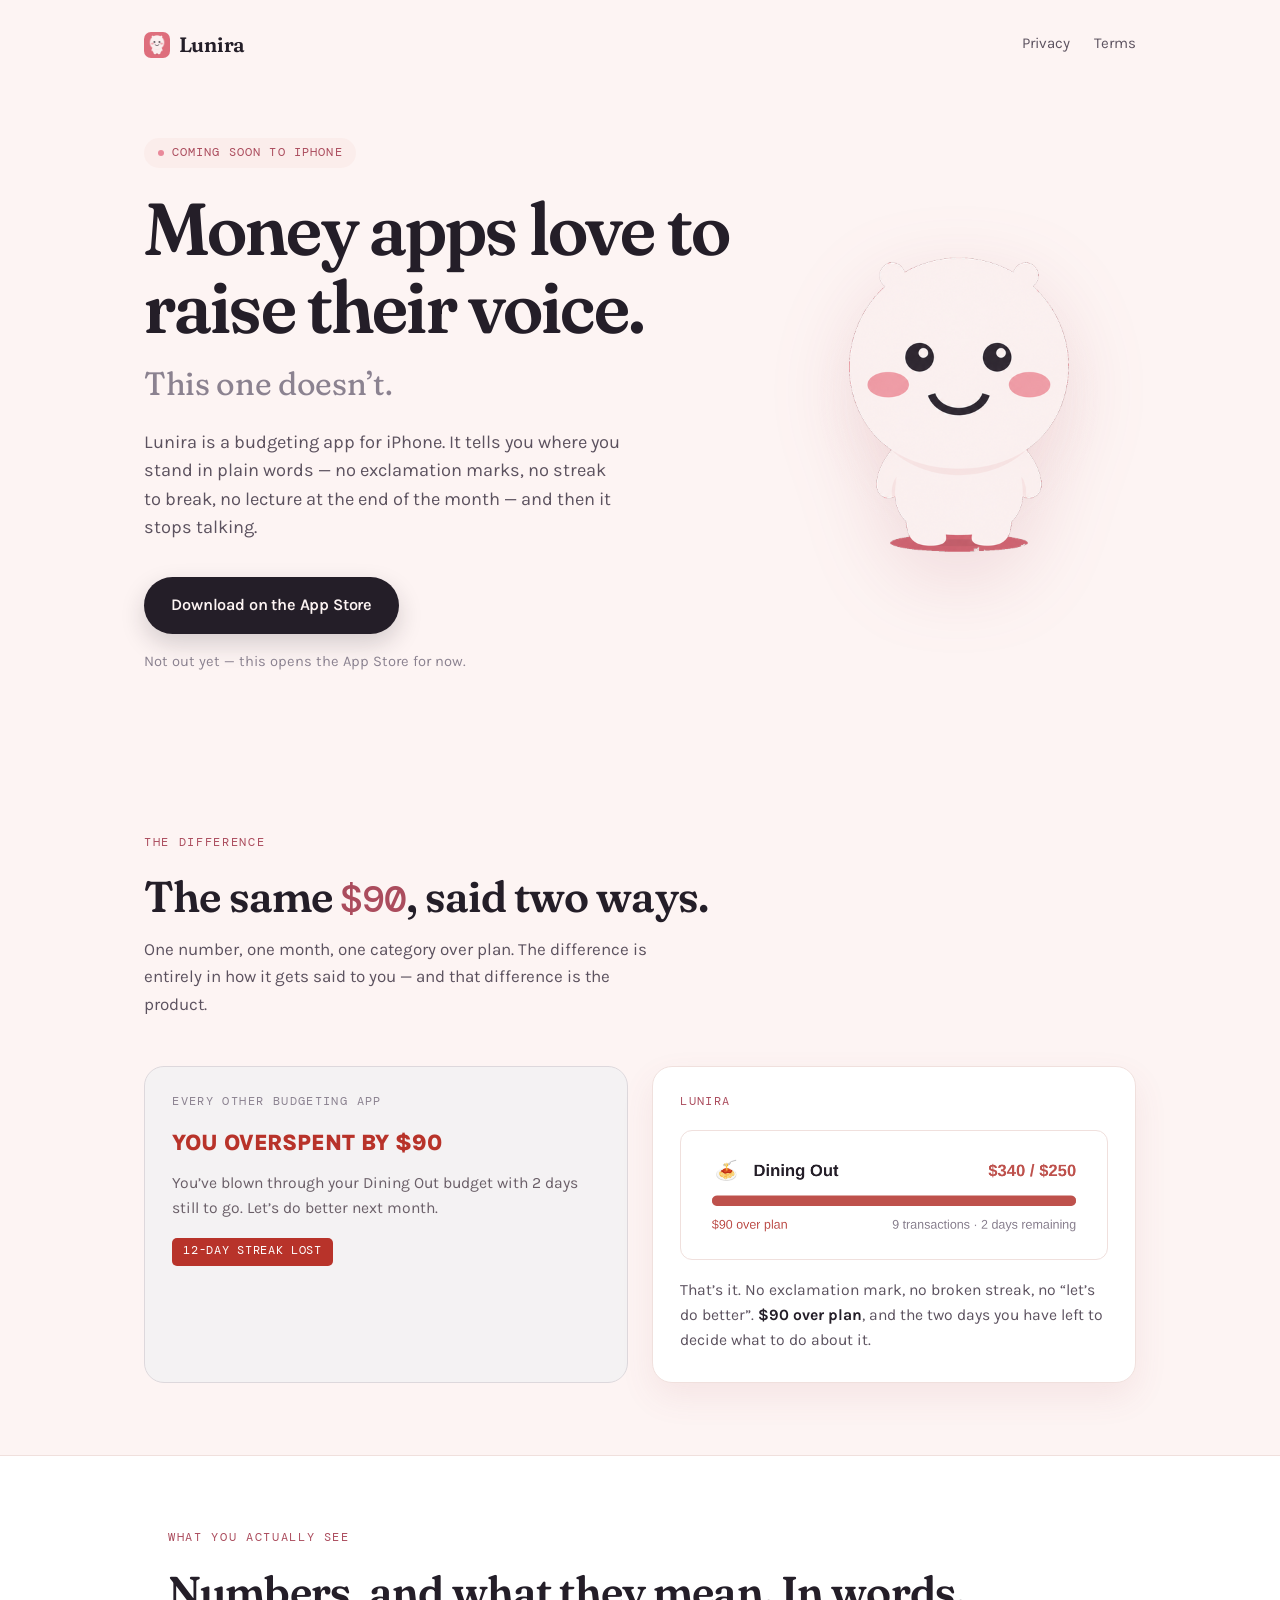
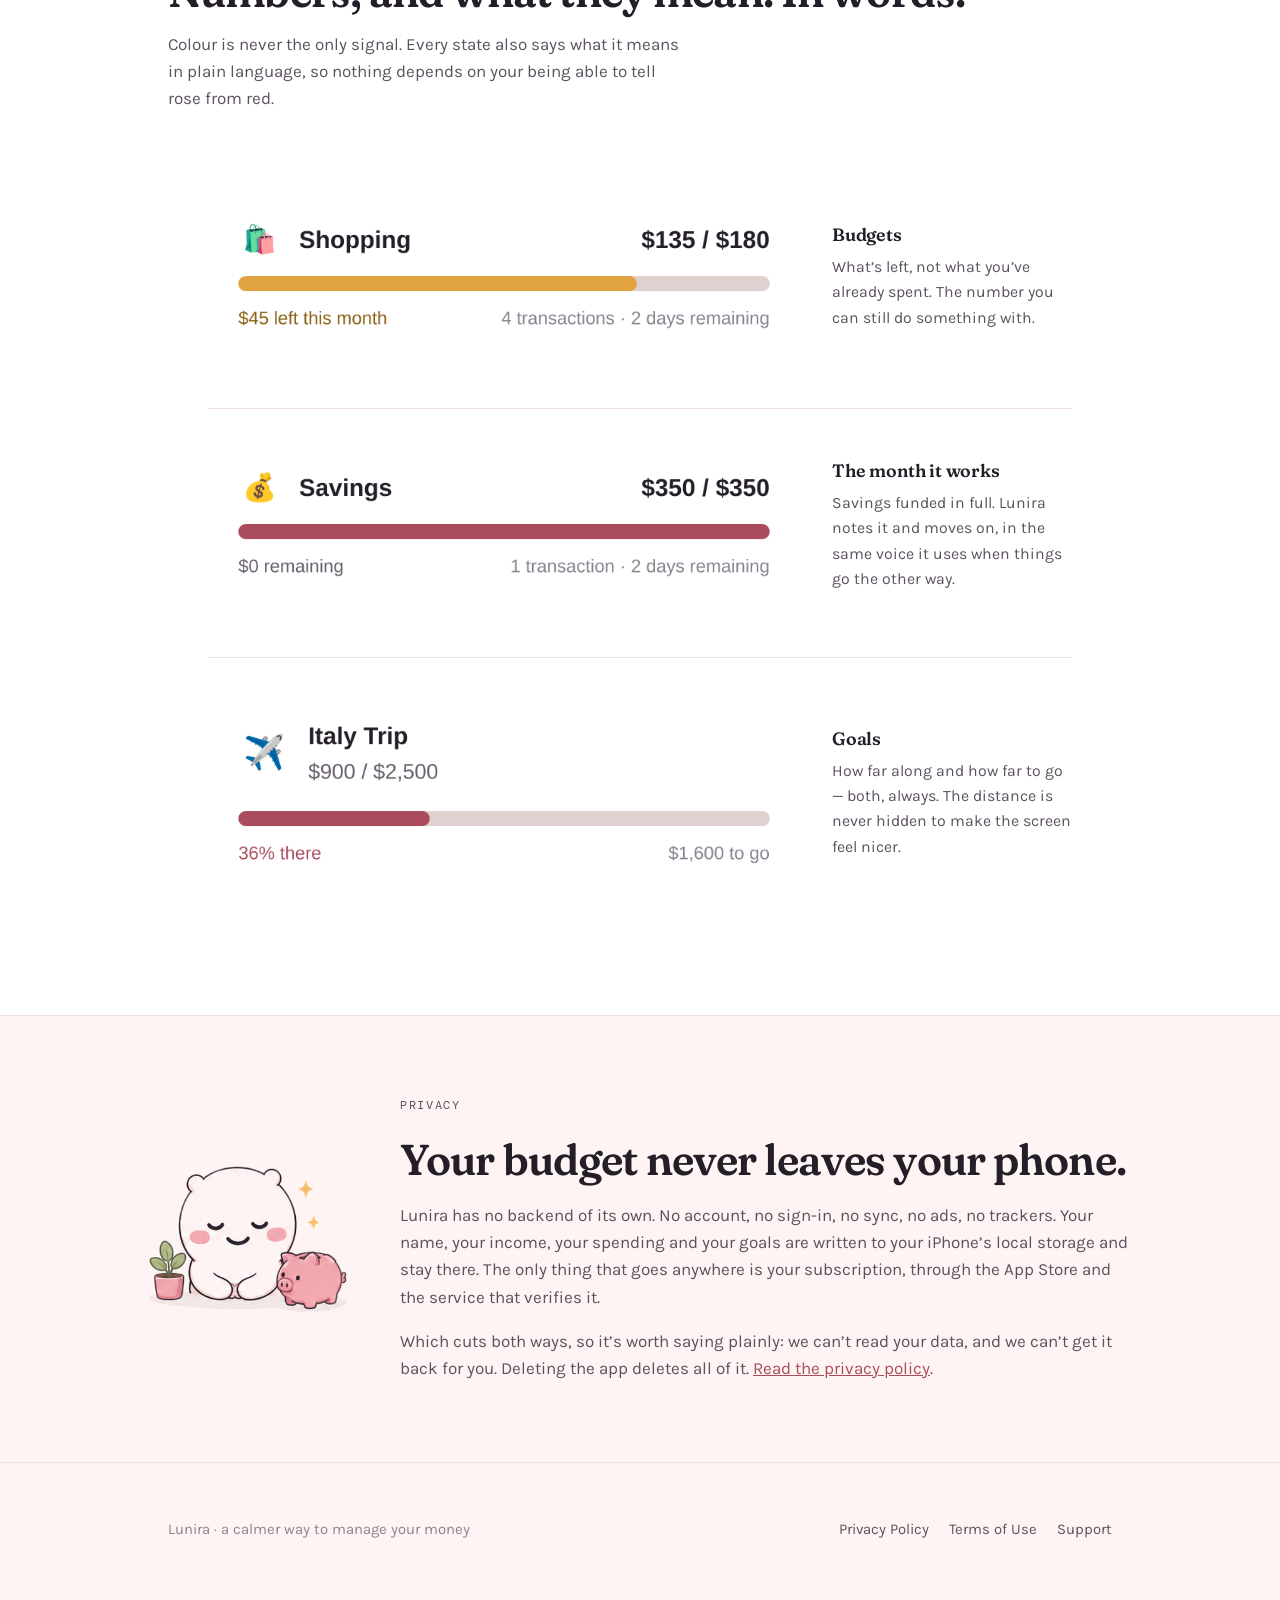
==== commit c62e5a41: "Name Adapty in the privacy policy, and stop promising nothing leaves the phone The app now sells sub" ====
--- a/index.html
+++ b/index.html
@@ -157,16 +157,18 @@
       <img src="./img/mascot-calm.png" alt="" width="333" height="333">
       <div>
         <p class="eyebrow">Privacy</p>
-        <h2 class="section-head">Nothing leaves your phone.</h2>
+        <h2 class="section-head">Your budget never leaves your phone.</h2>
         <p>
-          Lunira has no backend. No account, no sign-in, no sync, no analytics,
-          no ads, no trackers. Your name, your income, your spending and your
-          goals are written to your iPhone&rsquo;s local storage and stay there.
+          Lunira has no backend of its own. No account, no sign-in, no sync, no
+          ads, no trackers. Your name, your income, your spending and your goals
+          are written to your iPhone&rsquo;s local storage and stay there. The
+          only thing that goes anywhere is your subscription, through the
+          App&nbsp;Store and the service that verifies it.
         </p>
         <p>
           Which cuts both ways, so it&rsquo;s worth saying plainly: we can&rsquo;t
           read your data, and we can&rsquo;t get it back for you. Deleting the app
-          deletes everything.
+          deletes all of it.
           <a href="./privacy/">Read the privacy policy</a>.
         </p>
       </div>
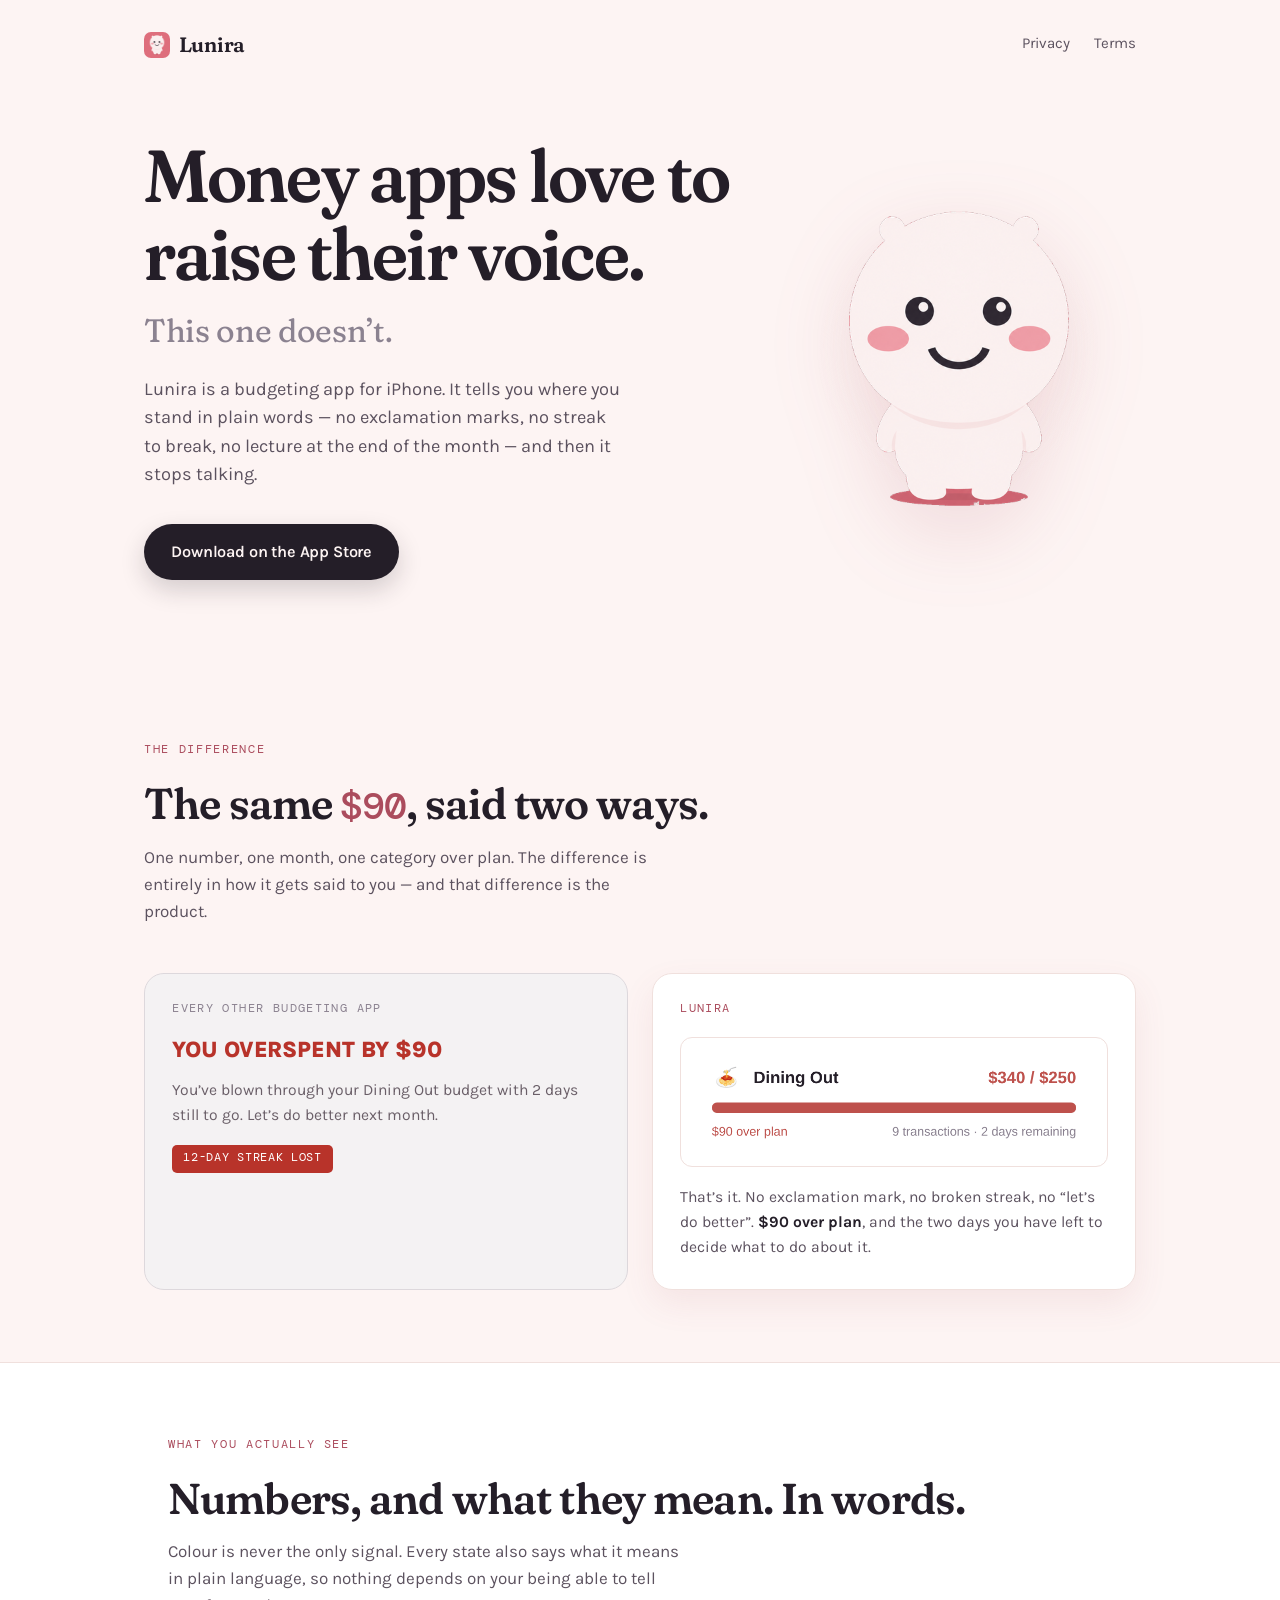
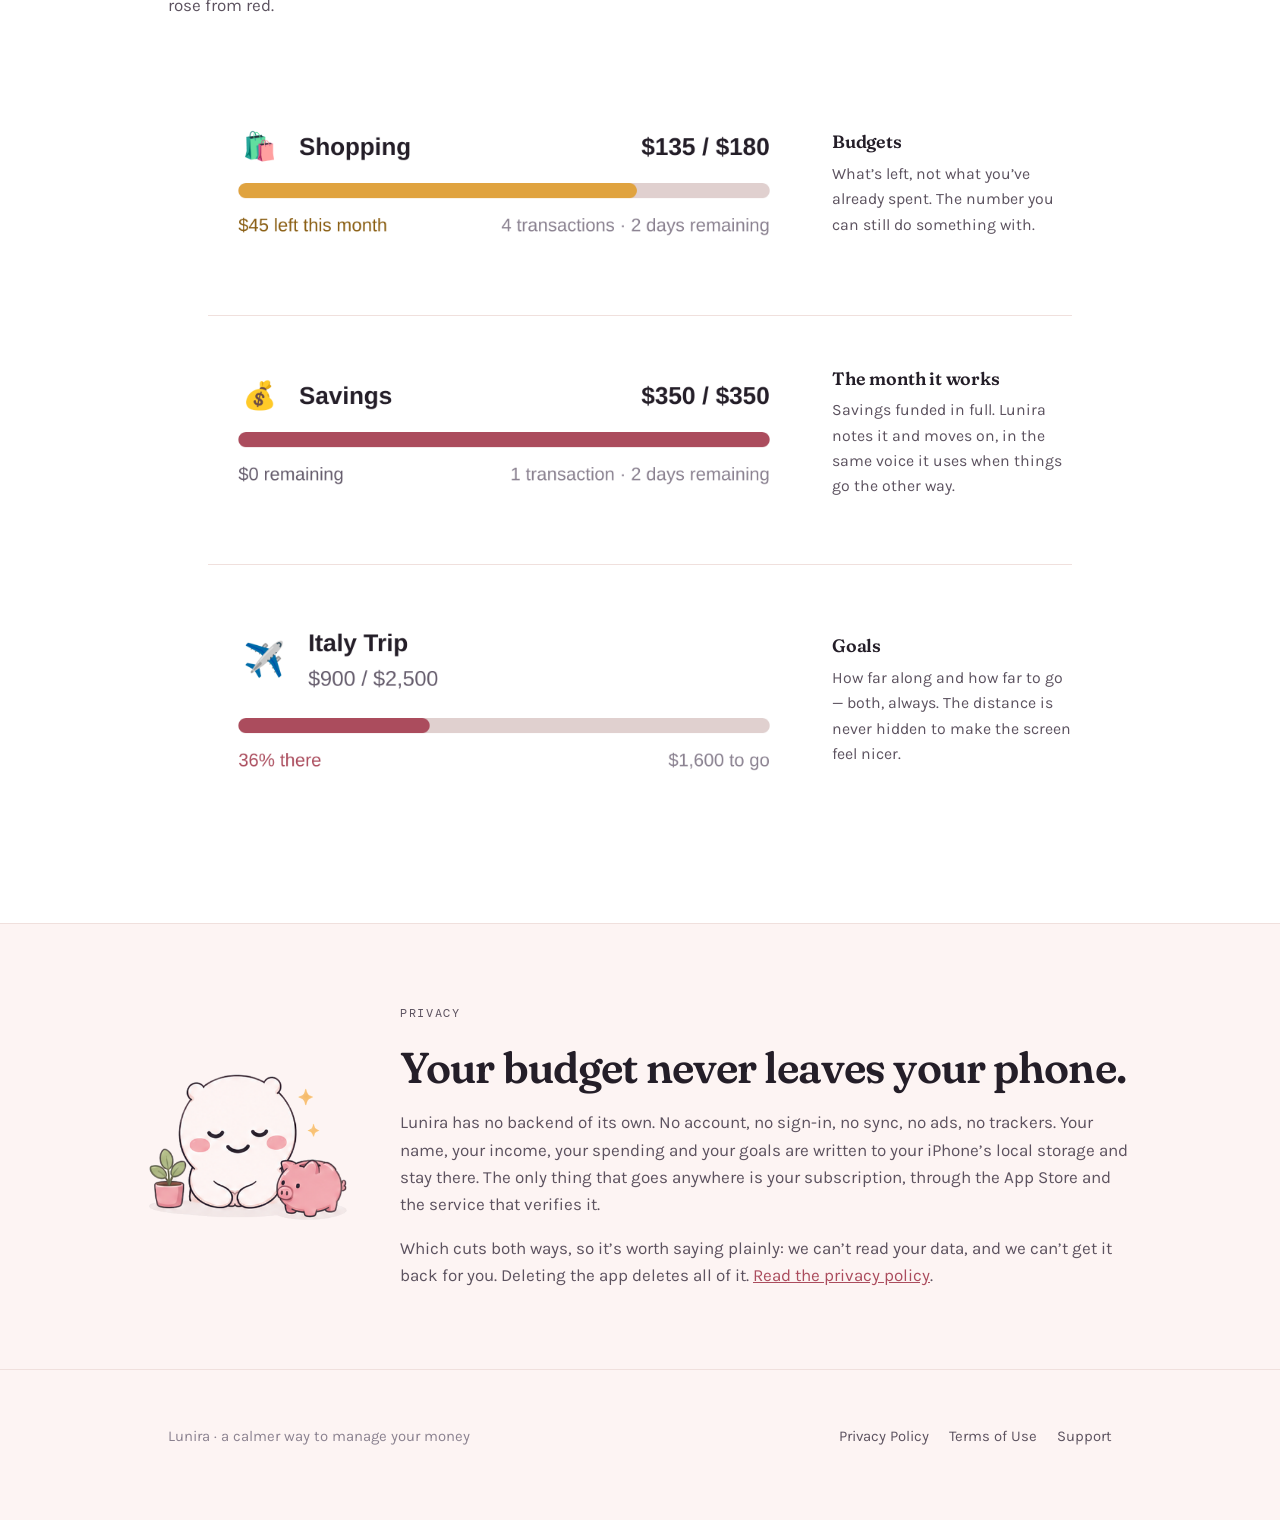
==== commit ceb38334: "Update hero section in index.html Removed 'Coming soon to iPhone' message and updated CTA aside text" ====
--- a/index.html
+++ b/index.html
@@ -40,7 +40,6 @@
   <!-- ── hero ──────────────────────────────────────────────── -->
   <section class="shell hero">
     <div>
-      <p class="badge on-load" style="--d: .05s">Coming soon to iPhone</p>
 
       <h1 class="statement">
         <span class="loud on-load" style="--d: .15s">Money apps love to raise their voice.</span>
@@ -57,10 +56,9 @@
         <!-- Placeholder link. Swap for the real App Store product URL at launch,
              and replace this button with Apple's official badge — Apple's
              marketing guidelines require it once the app is listed. -->
-        <a class="cta" href="https://www.apple.com/app-store/">
+        <a class="cta" href="https://apps.apple.com/us/app/lunira-budget-planner/id6807538323">
           Download on the App&nbsp;Store
         </a>
-        <p class="cta-aside">Not out yet &mdash; this opens the App&nbsp;Store for now.</p>
       </div>
     </div>
 
